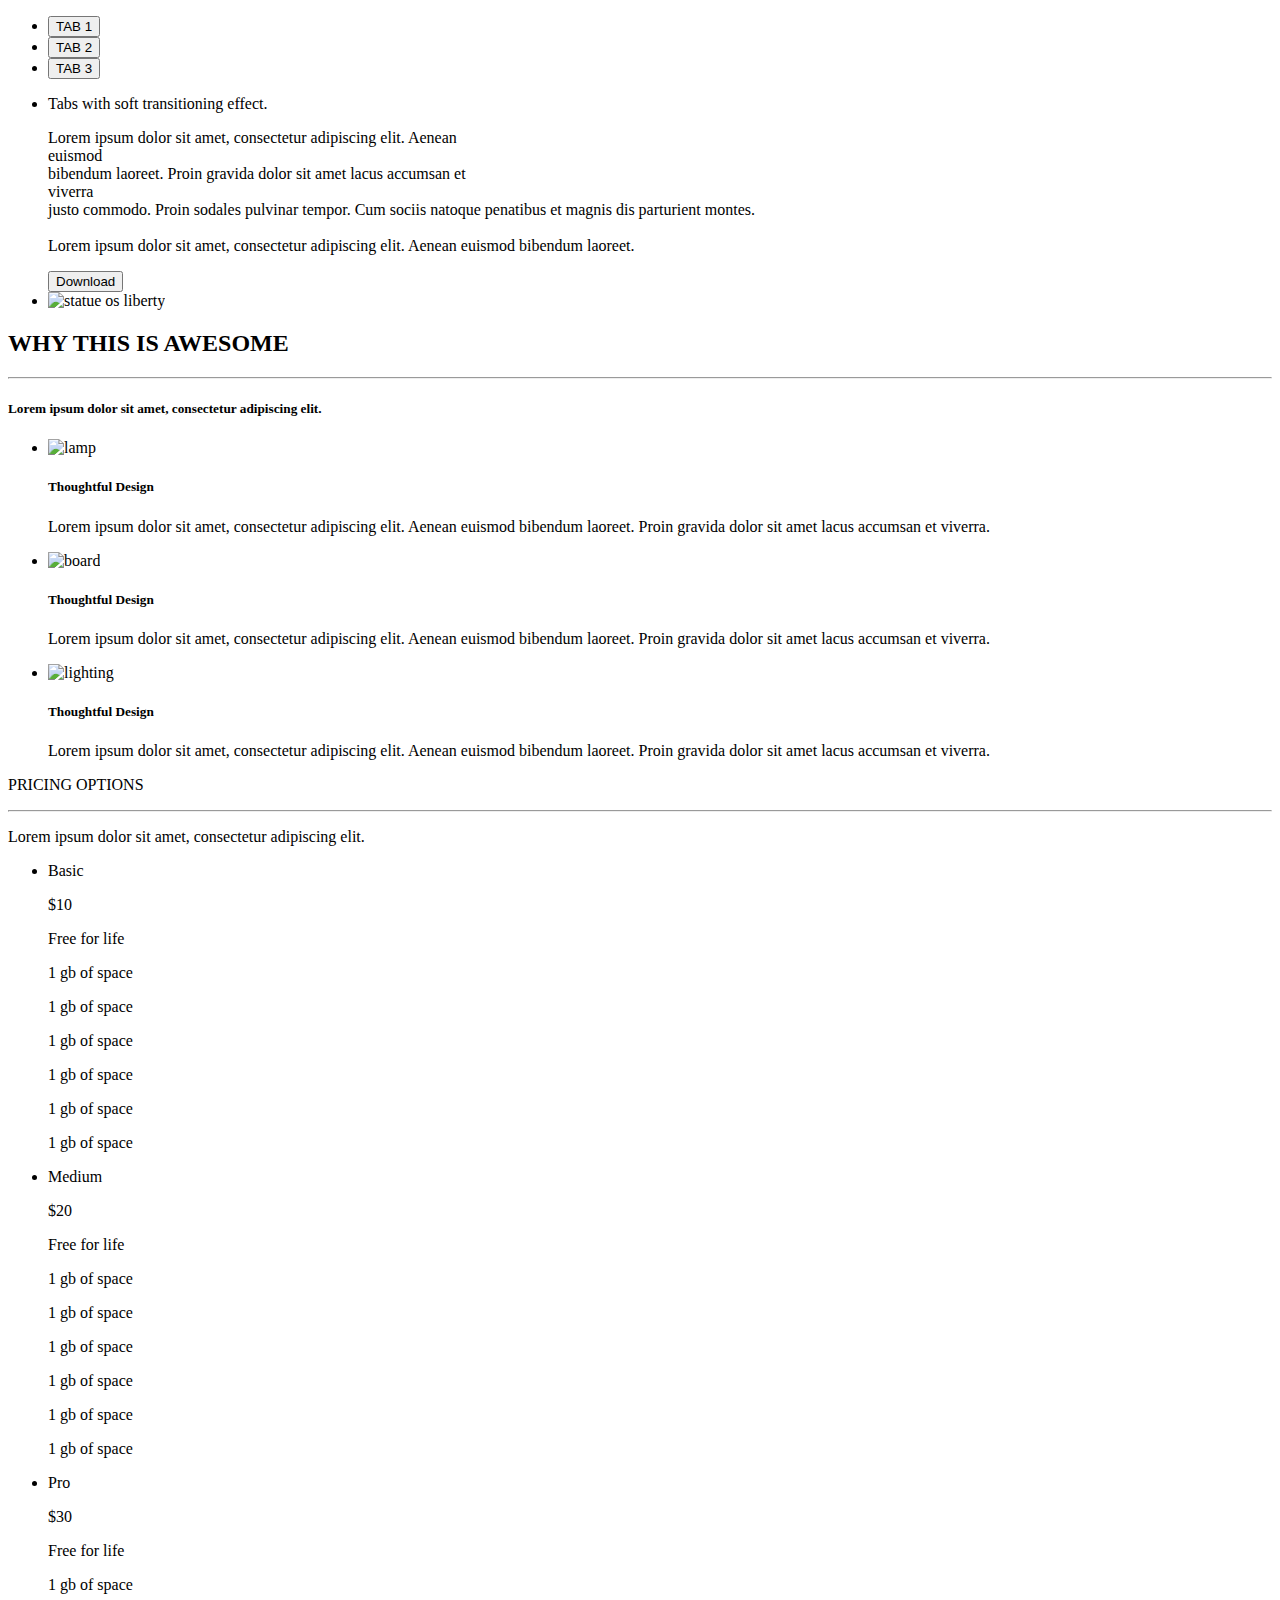
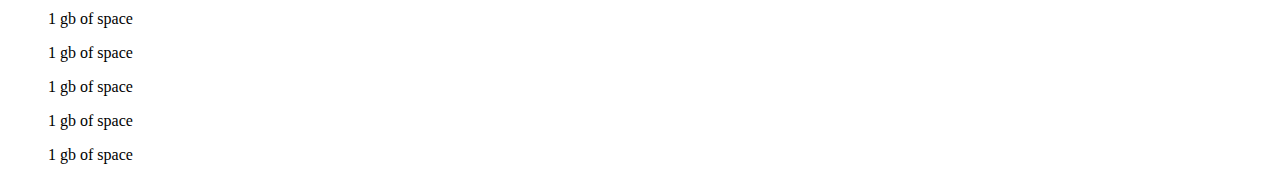
==== index.html @ 6c505cc3 "home work5" ====
<!DOCTYPE html>
<html lang="en">
<head>
    <meta charset="UTF-8">
    <title>Title</title>
    <link href="css/tabs-block.css"  rel="stylesheet" type="text/css">
    <link href="css/awesome-block.css"  rel="stylesheet" type="text/css">
    <link href="https://fonts.googleapis.com/css2?family=Open+Sans:wght@400;700&family=Raleway&display=swap" rel="stylesheet">
    <link rel="stylesheet" href="css/homework5.css" type="text/css">

</head>
<body>
<section>
    <ul class="tab">
        <li>
            <button class="tab__one tab__one--active">TAB 1</button>
        </li>
        <li>
            <button class="tab__one">TAB 2</button>
        </li>
        <li>
            <button class="tab__one">TAB 3</button>
        </li>
    </ul>
    <ul class="information">
        <li class="information__position">
            <p class="information__position--text">Tabs with soft transitioning effect.</p>
            <p class="information__position--text1">Lorem ipsum dolor sit amet, consectetur adipiscing elit. Aenean<br> euismod<br>
                bibendum laoreet. Proin gravida dolor sit amet lacus accumsan et<br>viverra<br>
                justo commodo. Proin sodales pulvinar tempor. Cum sociis natoque
                penatibus et magnis dis parturient montes.
                <br>
                <br>
                Lorem ipsum dolor sit amet, consectetur adipiscing elit. Aenean euismod
                bibendum laoreet.
            </p>
            <button class="information__position--download">Download</button>
        </li>
        <li>
            <img src="img/Rectangle 111.png" alt="statue os liberty">
        </li>
    </ul>
</section>
<section>
    <h2 class="title">WHY THIS IS AWESOME</h2>
    <hr>
    <h5 class="subtitle">Lorem ipsum dolor sit amet, consectetur adipiscing elit.</h5>
    <ul class="advantage">
        <li class="advantage__card">
            <img src="img/about_icon_1.png" alt="lamp">
            <h5 class="advantage__card--one">Thoughtful Design</h5>
            <p class="advantage__card--two">Lorem ipsum dolor sit amet, consectetur adipiscing
                elit. Aenean euismod bibendum laoreet. Proin gravida  dolor sit amet lacus accumsan et viverra.</p>
        </li> <li class="advantage__card">
        <img src="img/about_icon_2.png" alt="board">
        <h5 class="advantage__card--one">Thoughtful Design</h5>
        <p class="advantage__card--two">Lorem ipsum dolor sit amet, consectetur adipiscing
            elit. Aenean euismod bibendum laoreet. Proin gravida  dolor sit amet lacus accumsan et viverra.</p>
    </li> <li class="advantage__card">
        <img src="img/about_icon_3.png" alt="lighting">
        <h5 class="advantage__card--one">Thoughtful Design</h5>
        <p class="advantage__card--two">Lorem ipsum dolor sit amet, consectetur adipiscing
            elit. Aenean euismod bibendum laoreet. Proin gravida  dolor sit amet lacus accumsan et viverra.</p>
    </li>

    </ul>
</section>
<section class="price">
    <p class="options">PRICING OPTIONS</p>
    <hr>
    <p class="lorem">Lorem ipsum dolor sit amet, consectetur adipiscing elit.</p>
    <ul class="section">
        <li class="section__1">
            <p class="section__1--Basic">Basic</p>
            <p class="section__1--$10">$10</p>
            <p class="section__1--Free">Free for life</p>
            <p class="section__1--space">1 gb of space</p>
            <p class="section__1--space">1 gb of space</p>
            <p class="section__1--space">1 gb of space</p>
            <p class="section__1--space">1 gb of space</p>
            <p class="section__1--space">1 gb of space</p>
            <p class="section__1--space">1 gb of space</p>
        </li>
        <li class="section__1 section__middle">
            <p class="section__1--Basic">Medium</p>
            <p class="section__1--$10">$20</p>
            <p class="section__1--Free">Free for life</p>
            <p class="section__1--space">1 gb of space</p>
            <p class="section__1--space">1 gb of space</p>
            <p class="section__1--space">1 gb of space</p>
            <p class="section__1--space">1 gb of space</p>
            <p class="section__1--space">1 gb of space</p>
            <p class="section__1--space">1 gb of space</p>
        </li>
        <li class="section__1">
            <p class="section__1--Basic">Pro</p>
            <p class="section__1--$10">$30</p>
            <p class="section__1--Free">Free for life</p>
            <p class="section__1--space">1 gb of space</p>
            <p class="section__1--space">1 gb of space</p>
            <p class="section__1--space">1 gb of space</p>
            <p class="section__1--space">1 gb of space</p>
            <p class="section__1--space">1 gb of space</p>
            <p class="section__1--space">1 gb of space</p>
        </li>
    </ul>
</section>

</body>
</html>
</body>
</html>
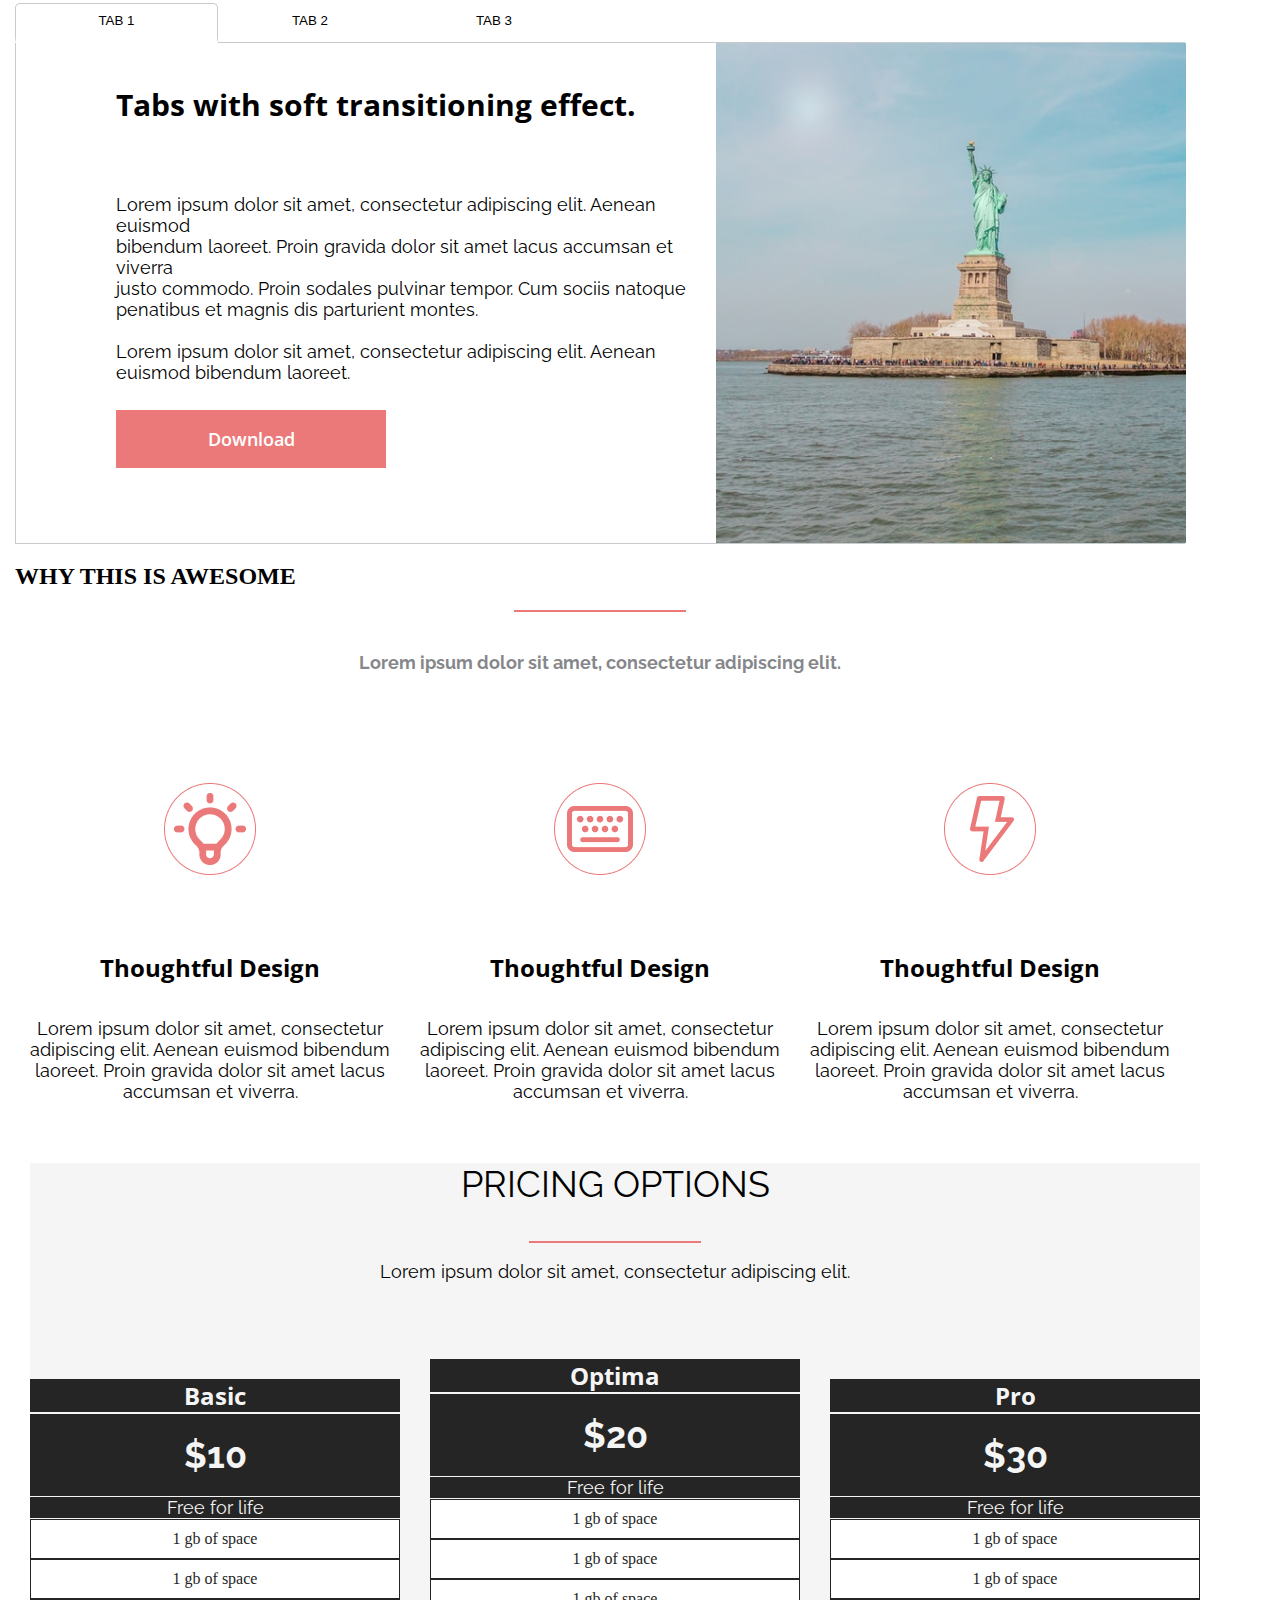
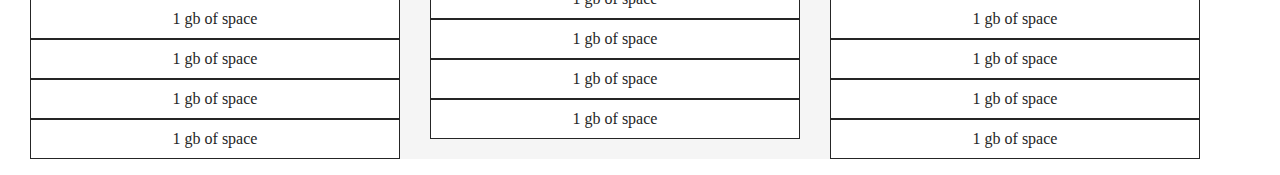
==== commit bfae08bf: "home work5" ====
--- a/index.html
+++ b/index.html
@@ -1,112 +1,109 @@
 <!DOCTYPE html>
 <html lang="en">
 <head>
-    <meta charset="UTF-8">
-    <title>Title</title>
-    <link href="css/tabs-block.css"  rel="stylesheet" type="text/css">
-    <link href="css/awesome-block.css"  rel="stylesheet" type="text/css">
-    <link href="https://fonts.googleapis.com/css2?family=Open+Sans:wght@400;700&family=Raleway&display=swap" rel="stylesheet">
-    <link rel="stylesheet" href="css/homework5.css" type="text/css">
+  <meta charset="UTF-8">
+  <title>Title</title>
+  <link href="css/tabs-block.css" rel="stylesheet" type="text/css">
+  <link href="css/awesome-block.css" rel="stylesheet" type="text/css">
+  <link href="css/homework5.css" rel="stylesheet" type="text/css">
+  <link href="https://fonts.googleapis.com/css2?family=Open+Sans:wght@400;700&family=Raleway&display=swap" rel="stylesheet">
 
 </head>
 <body>
 <section>
-    <ul class="tab">
-        <li>
-            <button class="tab__one tab__one--active">TAB 1</button>
-        </li>
-        <li>
-            <button class="tab__one">TAB 2</button>
-        </li>
-        <li>
-            <button class="tab__one">TAB 3</button>
-        </li>
-    </ul>
-    <ul class="information">
-        <li class="information__position">
-            <p class="information__position--text">Tabs with soft transitioning effect.</p>
-            <p class="information__position--text1">Lorem ipsum dolor sit amet, consectetur adipiscing elit. Aenean<br> euismod<br>
-                bibendum laoreet. Proin gravida dolor sit amet lacus accumsan et<br>viverra<br>
-                justo commodo. Proin sodales pulvinar tempor. Cum sociis natoque
-                penatibus et magnis dis parturient montes.
-                <br>
-                <br>
-                Lorem ipsum dolor sit amet, consectetur adipiscing elit. Aenean euismod
-                bibendum laoreet.
-            </p>
-            <button class="information__position--download">Download</button>
-        </li>
-        <li>
-            <img src="img/Rectangle 111.png" alt="statue os liberty">
-        </li>
-    </ul>
+  <ul class="tab">
+    <li>
+    <button class="tab__one tab__one--active">TAB 1</button>
+    </li>
+    <li>
+      <button class="tab__one">TAB 2</button>
+    </li>
+    <li>
+      <button class="tab__one">TAB 3</button>
+    </li>
+  </ul>
+  <ul class="information">
+    <li class="information__position">
+      <p class="information__position--text">Tabs with soft transitioning effect.</p>
+      <p class="information__position--text1">Lorem ipsum dolor sit amet, consectetur adipiscing elit. Aenean<br> euismod<br>
+        bibendum laoreet. Proin gravida dolor sit amet lacus accumsan et<br>viverra<br>
+        justo commodo. Proin sodales pulvinar tempor. Cum sociis natoque
+        penatibus et magnis dis parturient montes.
+        <br>
+        <br>
+        Lorem ipsum dolor sit amet, consectetur adipiscing elit. Aenean euismod
+        bibendum laoreet.
+      </p>
+      <button class="information__position--download">Download</button>
+    </li>
+    <li>
+      <img src="img/Rectangle%20111.png" alt="statue os liberty">
+    </li>
+  </ul>
 </section>
 <section>
-    <h2 class="title">WHY THIS IS AWESOME</h2>
-    <hr>
-    <h5 class="subtitle">Lorem ipsum dolor sit amet, consectetur adipiscing elit.</h5>
-    <ul class="advantage">
-        <li class="advantage__card">
-            <img src="img/about_icon_1.png" alt="lamp">
-            <h5 class="advantage__card--one">Thoughtful Design</h5>
-            <p class="advantage__card--two">Lorem ipsum dolor sit amet, consectetur adipiscing
-                elit. Aenean euismod bibendum laoreet. Proin gravida  dolor sit amet lacus accumsan et viverra.</p>
-        </li> <li class="advantage__card">
-        <img src="img/about_icon_2.png" alt="board">
-        <h5 class="advantage__card--one">Thoughtful Design</h5>
-        <p class="advantage__card--two">Lorem ipsum dolor sit amet, consectetur adipiscing
-            elit. Aenean euismod bibendum laoreet. Proin gravida  dolor sit amet lacus accumsan et viverra.</p>
+  <h2 class="title">WHY THIS IS AWESOME</h2>
+  <hr>
+  <h5 class="subtitle">Lorem ipsum dolor sit amet, consectetur adipiscing elit.</h5>
+  <ul class="advantage">
+    <li class="advantage__card">
+      <img src="img/about_icon_1.png" alt="lamp">
+      <h5 class="advantage__card--one">Thoughtful Design</h5>
+      <p class="advantage__card--two">Lorem ipsum dolor sit amet, consectetur adipiscing
+        elit. Aenean euismod bibendum laoreet. Proin gravida  dolor sit amet lacus accumsan et viverra.</p>
     </li> <li class="advantage__card">
-        <img src="img/about_icon_3.png" alt="lighting">
-        <h5 class="advantage__card--one">Thoughtful Design</h5>
-        <p class="advantage__card--two">Lorem ipsum dolor sit amet, consectetur adipiscing
-            elit. Aenean euismod bibendum laoreet. Proin gravida  dolor sit amet lacus accumsan et viverra.</p>
-    </li>
+    <img src="img/about_icon_2.png" alt="board">
+    <h5 class="advantage__card--one">Thoughtful Design</h5>
+    <p class="advantage__card--two">Lorem ipsum dolor sit amet, consectetur adipiscing
+      elit. Aenean euismod bibendum laoreet. Proin gravida  dolor sit amet lacus accumsan et viverra.</p>
+  </li> <li class="advantage__card">
+    <img src="img/about_icon_3.png" alt="lighting">
+    <h5 class="advantage__card--one">Thoughtful Design</h5>
+    <p class="advantage__card--two">Lorem ipsum dolor sit amet, consectetur adipiscing
+      elit. Aenean euismod bibendum laoreet. Proin gravida  dolor sit amet lacus accumsan et viverra.</p>
+  </li>
 
-    </ul>
-</section>
-<section class="price">
+  </ul>
+  <section class="price">
     <p class="options">PRICING OPTIONS</p>
     <hr>
     <p class="lorem">Lorem ipsum dolor sit amet, consectetur adipiscing elit.</p>
     <ul class="section">
-        <li class="section__1">
-            <p class="section__1--Basic">Basic</p>
-            <p class="section__1--$10">$10</p>
-            <p class="section__1--Free">Free for life</p>
-            <p class="section__1--space">1 gb of space</p>
-            <p class="section__1--space">1 gb of space</p>
-            <p class="section__1--space">1 gb of space</p>
-            <p class="section__1--space">1 gb of space</p>
-            <p class="section__1--space">1 gb of space</p>
-            <p class="section__1--space">1 gb of space</p>
-        </li>
-        <li class="section__1 section__middle">
-            <p class="section__1--Basic">Medium</p>
-            <p class="section__1--$10">$20</p>
-            <p class="section__1--Free">Free for life</p>
-            <p class="section__1--space">1 gb of space</p>
-            <p class="section__1--space">1 gb of space</p>
-            <p class="section__1--space">1 gb of space</p>
-            <p class="section__1--space">1 gb of space</p>
-            <p class="section__1--space">1 gb of space</p>
-            <p class="section__1--space">1 gb of space</p>
-        </li>
-        <li class="section__1">
-            <p class="section__1--Basic">Pro</p>
-            <p class="section__1--$10">$30</p>
-            <p class="section__1--Free">Free for life</p>
-            <p class="section__1--space">1 gb of space</p>
-            <p class="section__1--space">1 gb of space</p>
-            <p class="section__1--space">1 gb of space</p>
-            <p class="section__1--space">1 gb of space</p>
-            <p class="section__1--space">1 gb of space</p>
-            <p class="section__1--space">1 gb of space</p>
-        </li>
-    </ul>
+      <li class="section__1">
+        <p class="section__1--Basic">Basic</p>
+        <p class="section__1--$10">$10</p>
+        <p class="section__1--Free">Free for life</p>
+        <p class="section__1--space">1 gb of space</p>
+        <p class="section__1--space">1 gb of space</p>
+        <p class="section__1--space">1 gb of space</p>
+        <p class="section__1--space">1 gb of space</p>
+        <p class="section__1--space">1 gb of space</p>
+        <p class="section__1--space">1 gb of space</p>
+      </li>
+      <li class="section__1 section__middle">
+        <p class="section__1--Basic">Optima</p>
+        <p class="section__1--$10">$20</p>
+        <p class="section__1--Free">Free for life</p>
+        <p class="section__1--space">1 gb of space</p>
+        <p class="section__1--space">1 gb of space</p>
+        <p class="section__1--space">1 gb of space</p>
+        <p class="section__1--space">1 gb of space</p>
+        <p class="section__1--space">1 gb of space</p>
+        <p class="section__1--space">1 gb of space</p>
+      </li>
+      <li class="section__1">
+        <p class="section__1--Basic">Pro</p>
+        <p class="section__1--$10">$30</p>
+        <p class="section__1--Free">Free for life</p>
+        <p class="section__1--space">1 gb of space</p>
+        <p class="section__1--space">1 gb of space</p>
+        <p class="section__1--space">1 gb of space</p>
+        <p class="section__1--space">1 gb of space</p>
+        <p class="section__1--space">1 gb of space</p>
+        <p class="section__1--space">1 gb of space</p>
+      </li>
+</ul>
 </section>
-
-</body>
-</html>
+</section>
 </body>
 </html>--- a/css/tabs-block.css
+++ b/css/tabs-block.css
@@ -0,0 +1,71 @@
+body {
+    max-width: 1170px;
+    margin: 0 15px;
+}
+.information{
+    display: flex;
+    height: 500px;
+    margin: 0;
+    padding: 0;
+    list-style: none;
+    border: 1px solid #C6CBCD;
+}
+.information__position
+{
+    width: 700px;make
+    margin: 0;
+}
+.information__position--text{
+    width: 570px;
+    height: 124px;
+    margin: 0 30px 0 100px;
+    line-height: 124px;
+    font-family: "Open Sans";
+    font-weight: 700;
+    font-size: 30px;
+}
+.information__position--text1{
+    width: 570px;
+    margin: 27px 30px 0 100px;
+    font-family: Raleway;
+    font-size: 18px;
+    font-weight: 400;
+}
+.information__position--download{
+    width: 270px;
+    height: 58px;
+    margin: 27px 0 0 100px;
+    font-family: "Open Sans";
+    font-weight: 600;
+    font-size: 18px;
+    color: white;
+    background: #EC7979;
+    border: #EC7979;
+    margin-top: 27px;
+}
+.tab{
+    display: flex;
+    margin: 0;
+    padding: 0;
+    list-style: none;
+    font-size: 14px;
+    font-family: "Open Sans";
+    font-weight: 400;
+    text-align: center;
+    line-height: 40px;
+}
+.tab__one{
+    width: 184px;
+    height: 40px;
+    border: white;
+    background-color: white;
+
+}
+.tab__one--active{
+    width: 203px;
+    height: 40px;
+    border: 1px solid #C6CBCD;
+    margin-bottom: -1px;
+    border-radius: 5px 5px 0 0;
+    border-bottom: 5px solid white;
+}--- a/css/awesome-block.css
+++ b/css/awesome-block.css
@@ -0,0 +1,55 @@
+title{
+    width: 1170px;
+    height: 150px;
+    margin: 50px 0 0 0;
+    font-family: Raleway;
+    font-weight: 400;
+    line-height: 150px;
+    text-align: center;
+    font-size: 36px;
+}
+hr{
+    width: 170px;
+    border: 1px solid#EC7979;
+}
+.subtitle{
+    width: 1170px;
+    height: 21px;
+    font-family: Raleway;
+    font-size: 18px;
+    text-align: center;
+    margin: 40px 0 auto;
+    line-height: 21px;
+    color: #86878B
+}
+.advantage{
+    margin: 71px auto 0;
+    display: flex;
+    height: 383px;
+    list-style: none;
+    padding: 0;
+}
+.advantage__card{
+    width: 370px;
+    text-align: center;
+    margin: 0 auto;
+    font-family: Raleway;
+    font-size: 18px;
+    font-weight: 400;
+}
+
+.advantage__card--one{
+    width: 369px;
+    margin:  0 auto;
+    text-align: center;
+    font-family: "Open Sans";
+    font-size: 24px;
+    font-weight: 700;
+    line-height: 100px;
+}
+.advantage__card--two{
+    width: 370px;
+    margin: 0;
+    font-family: Raleway;
+    font-weight: 400;
+}--- a/css/homework5.css
+++ b/css/homework5.css
@@ -0,0 +1,70 @@
+.price{
+    width: 1170px;
+    background-color: #F5F5F5;
+    margin: 0 15px;
+}
+.options{
+    font-family: Raleway;
+    font-size: 36px;
+    font-weight: 400;
+    text-align: center;
+
+}
+hr{
+    width: 170px;
+    border: 1px solid#EC7979;
+    margin: 0 auto;
+}
+.lorem{
+    font-family: Raleway;
+    font-size: 18px;
+    font-weight: 400;
+    text-align: center;
+}
+.section{
+    padding: 0;
+    list-style: none;
+    text-align: center;
+    display: flex;
+    justify-content: space-between;
+}
+.section__1{
+    width: 370px;
+    color: #F5F5F5;
+    margin-top: 79px;
+}
+.section__1--Basic{
+    font-family: Open Sans;
+    font-size: 24px;
+    font-weight: 700;
+    background-color: #252525;
+    margin: 0;
+
+}
+.section__1--\$10{
+    font-family: Raleway;
+    font-size: 36px;
+    font-weight: 700;
+    background-color: #252525;
+    margin-top: 2px;
+    padding: 20px 0;
+    margin-bottom: 1px;
+
+}
+.section__1--Free{
+    font-family: Raleway;
+    font-size: 18px;
+    font-weight: 400;
+    background-color: #252525;
+    margin: 1px auto;
+}
+.section__1--space{
+    background-color: #FFFFFF;
+    color: #252525;
+    border:1px solid #252525;
+    margin:0;
+    padding: 10px 0;
+}
+.section__middle{
+    margin-top: 59px;
+}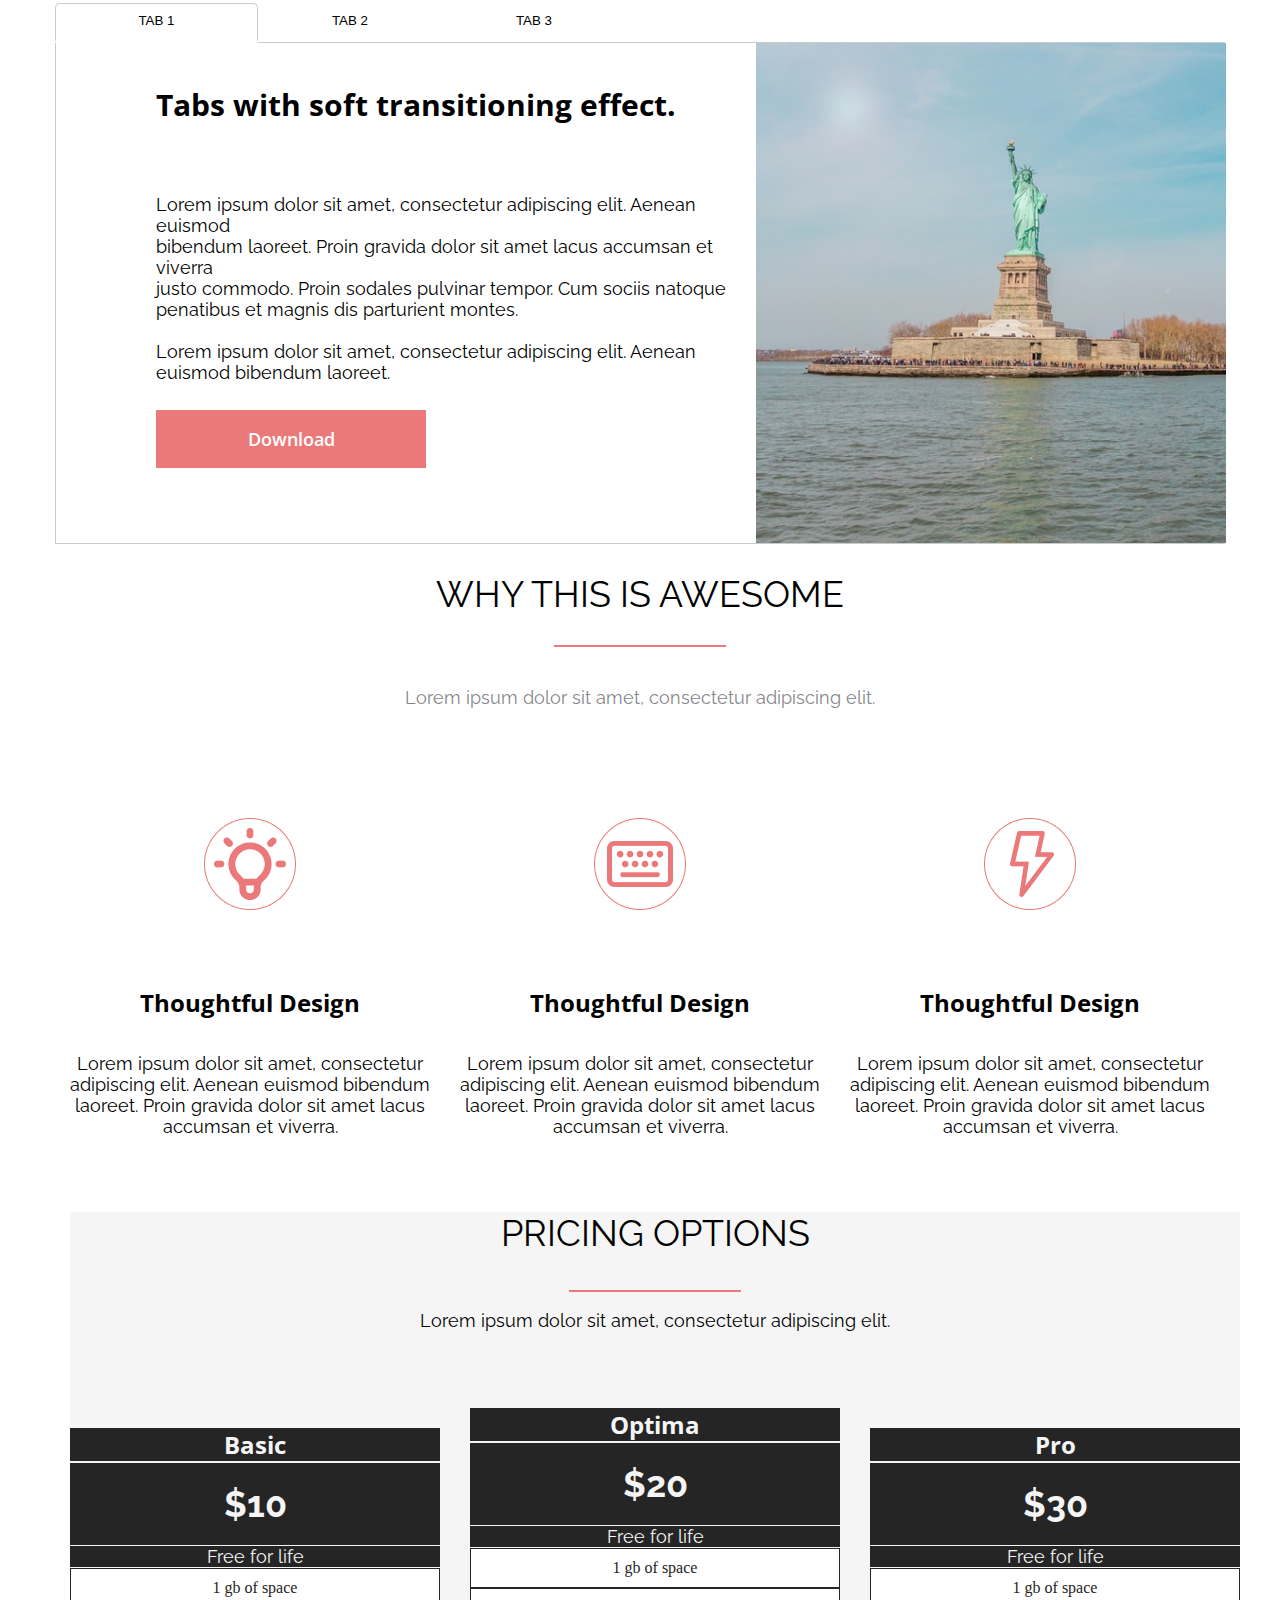
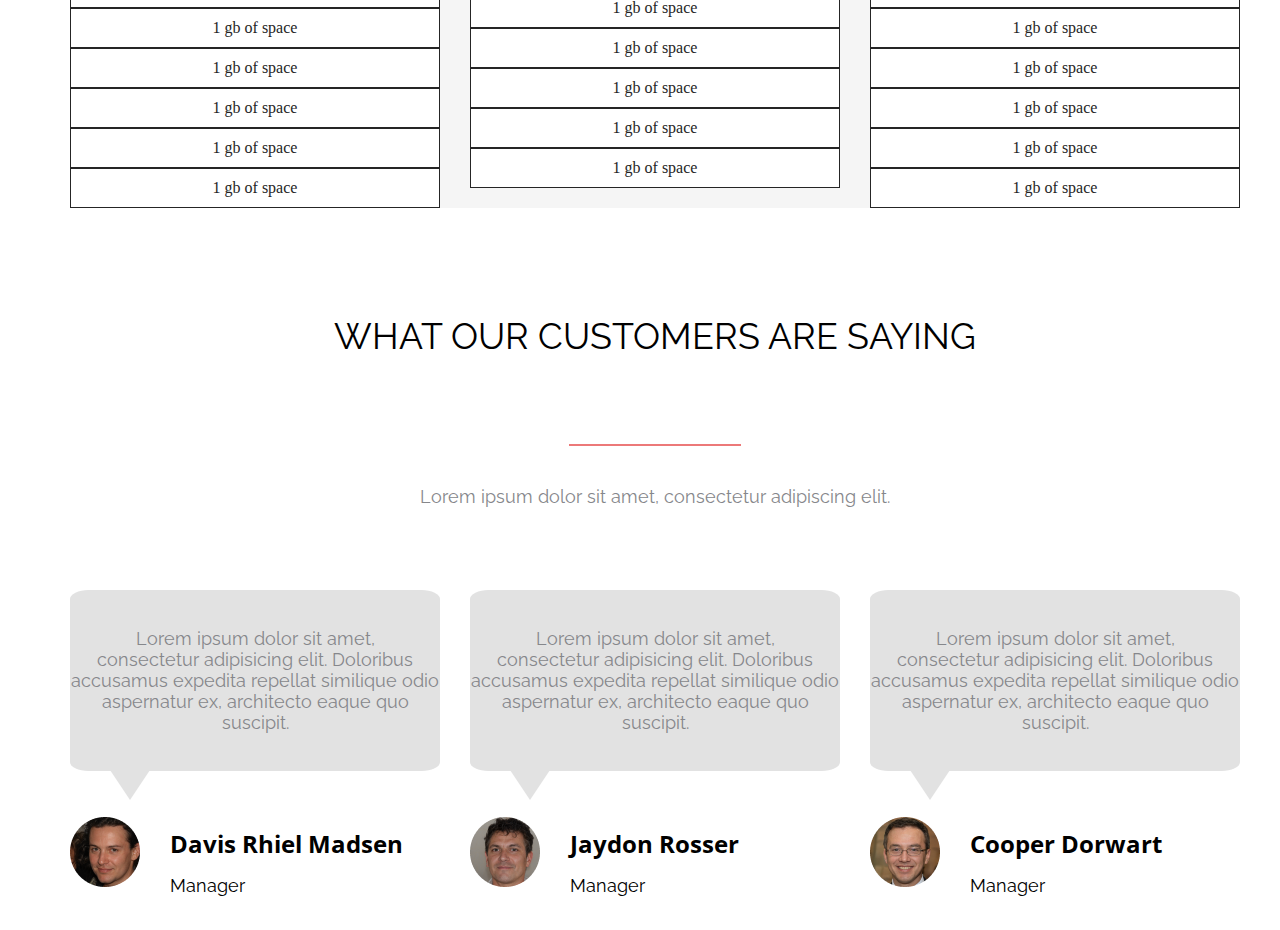
==== commit 79c88da0: "home work6" ====
--- a/index.html
+++ b/index.html
@@ -5,7 +5,8 @@
   <title>Title</title>
   <link href="css/tabs-block.css" rel="stylesheet" type="text/css">
   <link href="css/awesome-block.css" rel="stylesheet" type="text/css">
-  <link href="css/homework5.css" rel="stylesheet" type="text/css">
+  <link href="css/price.css" rel="stylesheet" type="text/css">
+  <link href="css/customers.css" rel="stylesheet" type="text/css">
   <link href="https://fonts.googleapis.com/css2?family=Open+Sans:wght@400;700&family=Raleway&display=swap" rel="stylesheet">
 
 </head>
@@ -42,7 +43,7 @@
   </ul>
 </section>
 <section>
-  <h2 class="title">WHY THIS IS AWESOME</h2>
+  <h2 class="header">WHY THIS IS AWESOME</h2>
   <hr>
   <h5 class="subtitle">Lorem ipsum dolor sit amet, consectetur adipiscing elit.</h5>
   <ul class="advantage">
@@ -64,7 +65,8 @@
   </li>
 
   </ul>
-  <section class="price">
+</section>
+<section class="price">
     <p class="options">PRICING OPTIONS</p>
     <hr>
     <p class="lorem">Lorem ipsum dolor sit amet, consectetur adipiscing elit.</p>
@@ -104,6 +106,52 @@
       </li>
 </ul>
 </section>
+<section class="customers">
+  <h2 class="title">what our customers are saying</h2> <hr>
+  <p class="subtitle">Lorem ipsum dolor sit amet, consectetur adipiscing elit.</p>
+  <ul class="comments">
+    <li class="comment">Lorem ipsum dolor sit amet,<br>
+      consectetur adipisicing elit. Doloribus
+      accusamus expedita repellat similique
+      odio aspernatur ex, architecto eaque
+      quo suscipit.</li>
+    <li class="comment">Lorem ipsum dolor sit amet,<br>
+      consectetur adipisicing elit. Doloribus
+      accusamus expedita repellat similique
+      odio aspernatur ex, architecto eaque
+      quo suscipit.</li>
+    <li class="comment">Lorem ipsum dolor sit amet,<br>
+      consectetur adipisicing elit. Doloribus
+      accusamus expedita repellat similique
+      odio aspernatur ex, architecto eaque
+      quo suscipit.</li>
+  </ul>
+  <ul class="managers ">
+    <ul class="manager">
+      <li class="manager__img">
+      <img src="img/Ellipse 7.png">
+    </li>
+    <li class="manager__name">
+      <h4 class="manager__name--1">Davis Rhiel Madsen</h4>
+      <p class="manager__name--2">Manager</p>
+      </ul>
+    <ul class="manager">
+
+      </li>  <li class="manager__img">
+      <img src="img/Ellipse 7 (1).png">
+    </li>
+      <li class="manager__name">
+        <h4 class="manager__name--1">Jaydon Rosser</h4>
+        <p class="manager__name--2">Manager</p></ul>
+    <ul class="manager"></li>    <li class="manager__img">
+      <img src="img/Ellipse 7 (2).png">
+    </li>
+    <li class="manager__name">
+      <h4 class="manager__name--1">Cooper Dorwart</h4>
+      <p class="manager__name--2">Manager</p>
+    </li></ul>
+  </ul>
+
 </section>
 </body>
 </html>--- a/css/tabs-block.css
+++ b/css/tabs-block.css
@@ -1,6 +1,6 @@
 body {
     max-width: 1170px;
-    margin: 0 15px;
+    margin: 0 auto;
 }
 .information{
     display: flex;
--- a/css/awesome-block.css
+++ b/css/awesome-block.css
@@ -1,12 +1,9 @@
-title{
-    width: 1170px;
-    height: 150px;
-    margin: 50px 0 0 0;
+.header{
     font-family: Raleway;
     font-weight: 400;
-    line-height: 150px;
     text-align: center;
     font-size: 36px;
+    text-align: center;
 }
 hr{
     width: 170px;
--- a/css/price.css
+++ b/css/price.css
@@ -0,0 +1,71 @@
+.price{
+    width: 1170px;
+    background-color: #F5F5F5;
+    margin: 0 15px;
+}
+.options{
+    font-family: Raleway;
+    font-size: 36px;
+    font-weight: 400;
+    text-align: center;
+    margin-top: 50px;
+
+}
+hr{
+    width: 170px;
+    border: 1px solid#EC7979;
+    margin: 0 auto;
+}
+.lorem{
+    font-family: Raleway;
+    font-size: 18px;
+    font-weight: 400;
+    text-align: center;
+}
+.section{
+    padding: 0;
+    list-style: none;
+    text-align: center;
+    display: flex;
+    justify-content: space-between;
+}
+.section__1{
+    width: 370px;
+    color: #F5F5F5;
+    margin-top: 79px;
+}
+.section__1--Basic{
+    font-family: Open Sans;
+    font-size: 24px;
+    font-weight: 700;
+    background-color: #252525;
+    margin: 0;
+
+}
+.section__1--\$10{
+    font-family: Raleway;
+    font-size: 36px;
+    font-weight: 700;
+    background-color: #252525;
+    margin-top: 2px;
+    padding: 20px 0;
+    margin-bottom: 1px;
+
+}
+.section__1--Free{
+    font-family: Raleway;
+    font-size: 18px;
+    font-weight: 400;
+    background-color: #252525;
+    margin: 1px auto;
+}
+.section__1--space{
+    background-color: #FFFFFF;
+    color: #252525;
+    border:1px solid #252525;
+    margin:0;
+    padding: 10px 0;
+}
+.section__middle{
+    margin-top: 59px;
+}--- a/css/customers.css
+++ b/css/customers.css
@@ -0,0 +1,106 @@
+.customers{
+    width: 1170px;
+    margin: 0 15px;
+    text-align: center;
+}
+.title{
+    text-transform: uppercase;
+    font-size: 36px;
+    padding: 57px;
+    margin-top: 50px;
+    font-weight: 400;
+    font-family: Raleway;
+}
+.subtitle{
+    font-family: Raleway;
+    font-size: 18px;
+    font-weight: 400;
+    text-align: center;
+    margin-top: 40px;
+
+}
+.comments{
+    display: flex;
+    justify-content: space-between;
+    list-style: none;
+    margin-top: 83px;
+    padding-left: 0;
+    position: relative;
+    margin-bottom: 0;
+
+
+
+
+}
+.comment{
+    width: 370px;
+    background-color: #E2E2E2;
+    padding: 38px 0;
+    font-family: Raleway;
+    font-size: 18px;
+    font-weight: 400;
+    text-align: center;
+    color: #86878B;
+    line-height: 21px;
+    border-radius: 5%;
+    position: relative;
+    margin: 0 0;
+
+}
+
+.comment::after{
+    content: "";
+    position: absolute;
+    width: 0;
+    height: 0;
+    border-left: 20px solid transparent;
+    border-right: 20px solid transparent;
+    border-top: 30px solid #E2E2E2;
+    top:180px;
+    right: 290px;
+
+
+}
+.managers{
+    display: flex;
+    justify-content: space-between;
+    list-style: none;
+    margin-top: 46px;
+    padding: 0 0;
+    max-width: 1170px;
+}
+
+.manager{
+    width: 370px;
+    display: flex;
+    list-style: none;
+    padding: 0 0;
+
+}
+
+.manager__name{
+    text-align: start;
+
+}
+.manager__img{
+    margin-right: 30px;
+}
+.manager__name--1{
+    font-family: Open Sans;
+    font-size: 24px;
+    font-weight: 700;
+    line-height: 33px;
+    text-align: left;
+    margin: 10px 0;
+
+}
+.manager__name--2{
+    font-family: Raleway;
+    font-size: 18px;
+    font-weight: 400;
+    line-height: 21px;
+    text-align: left;
+    margin-top: 15px;
+
+
+}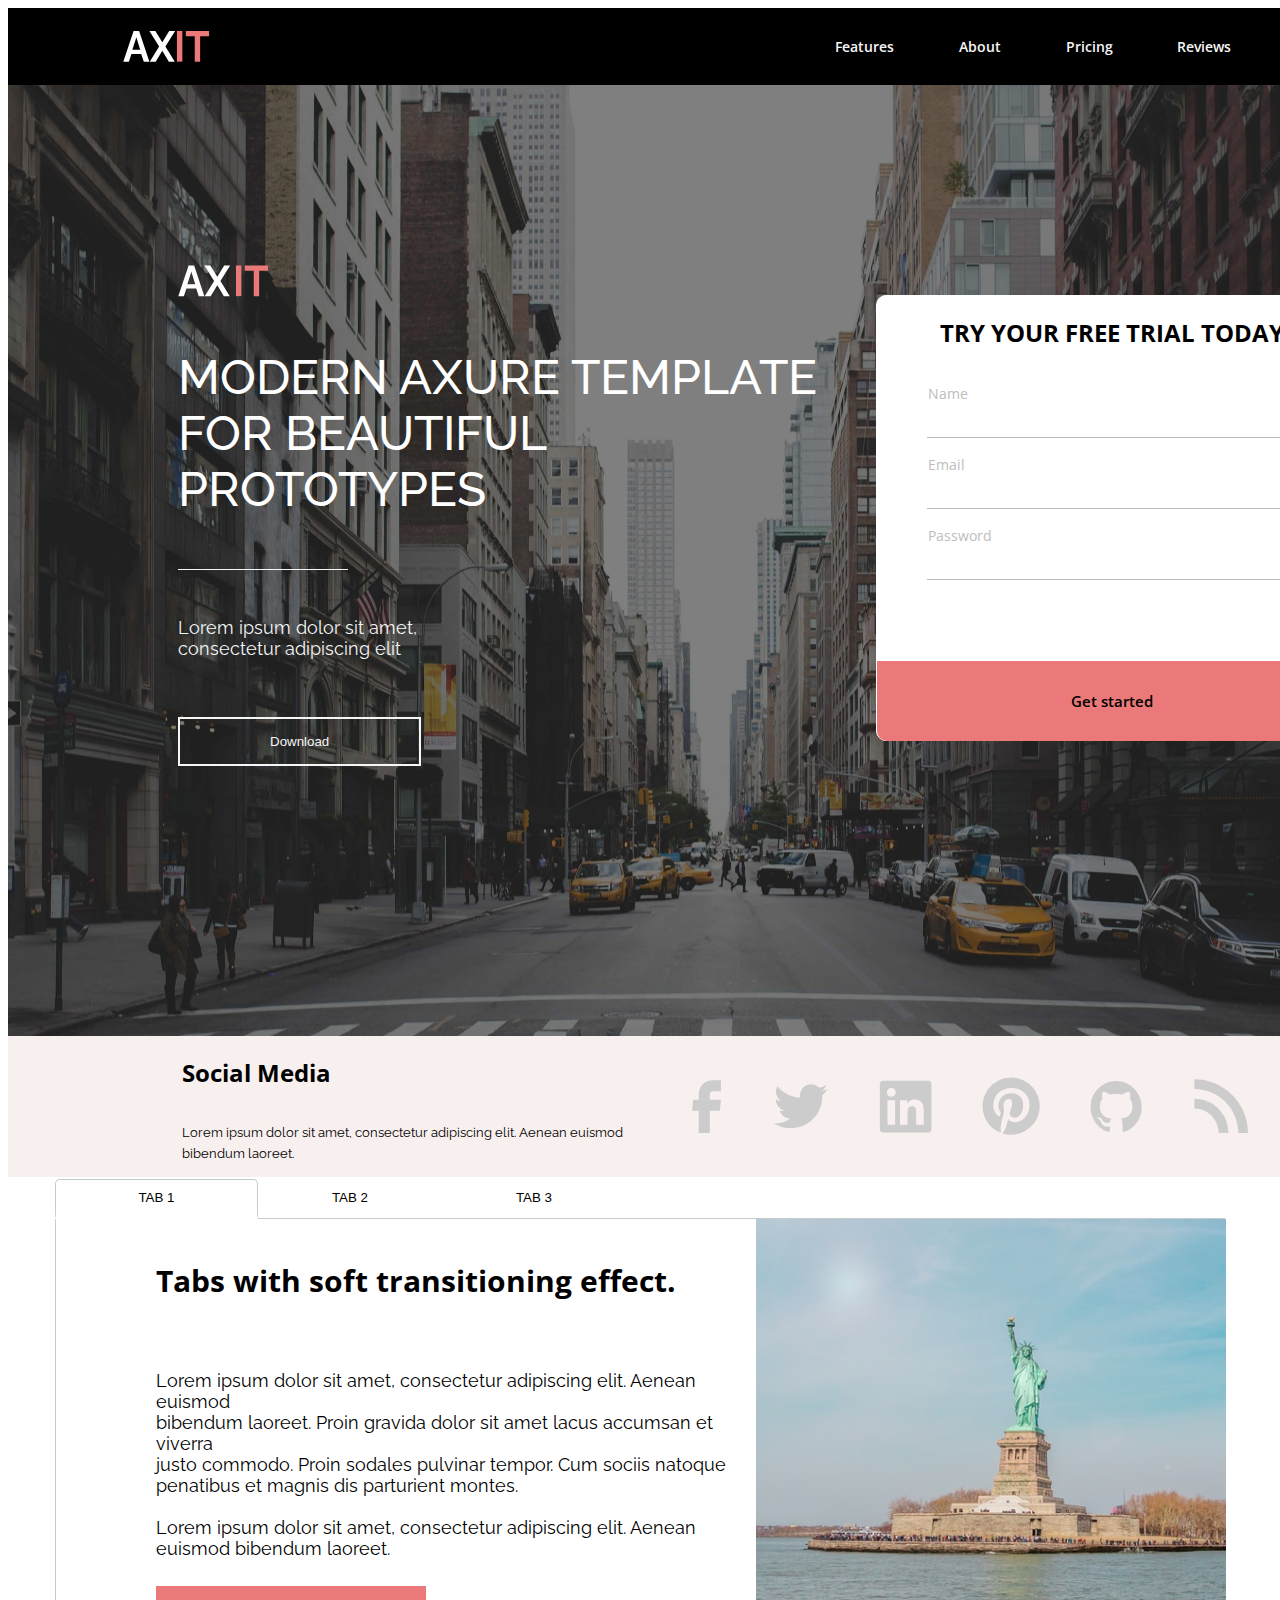
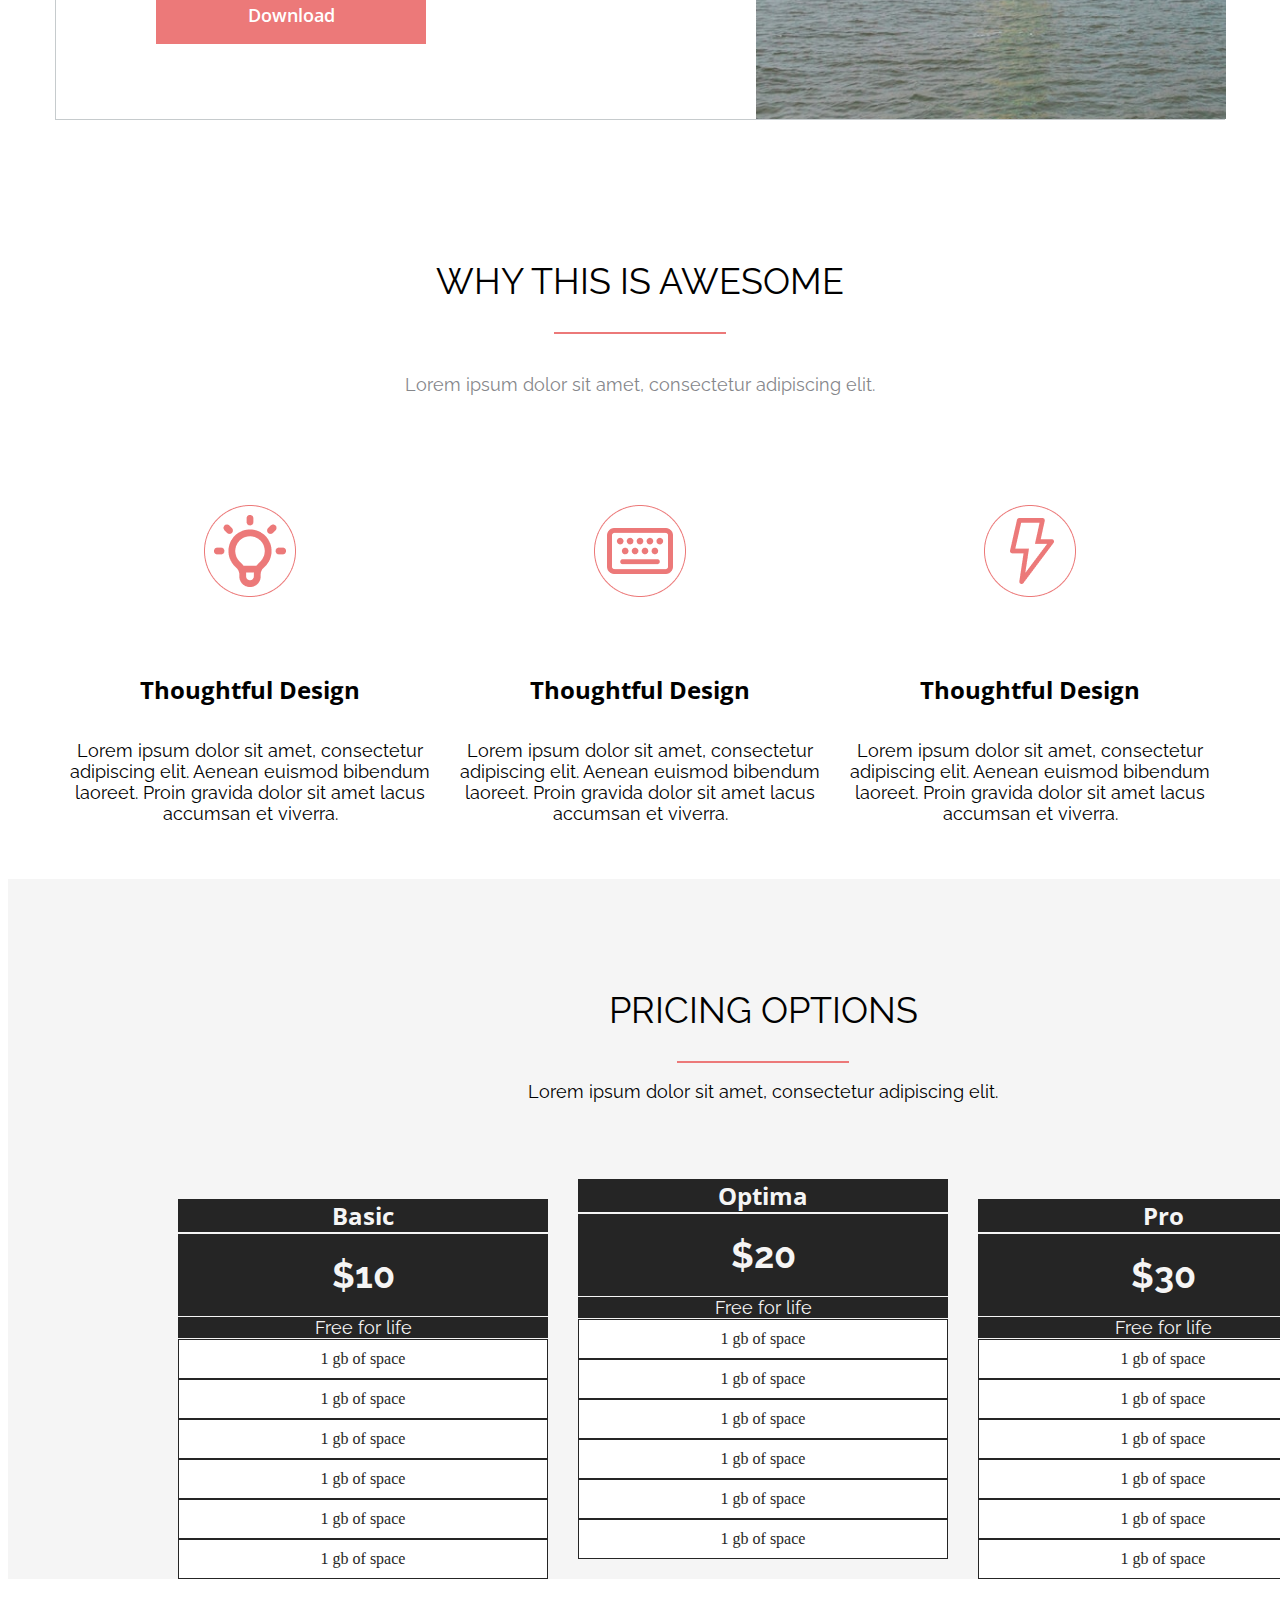
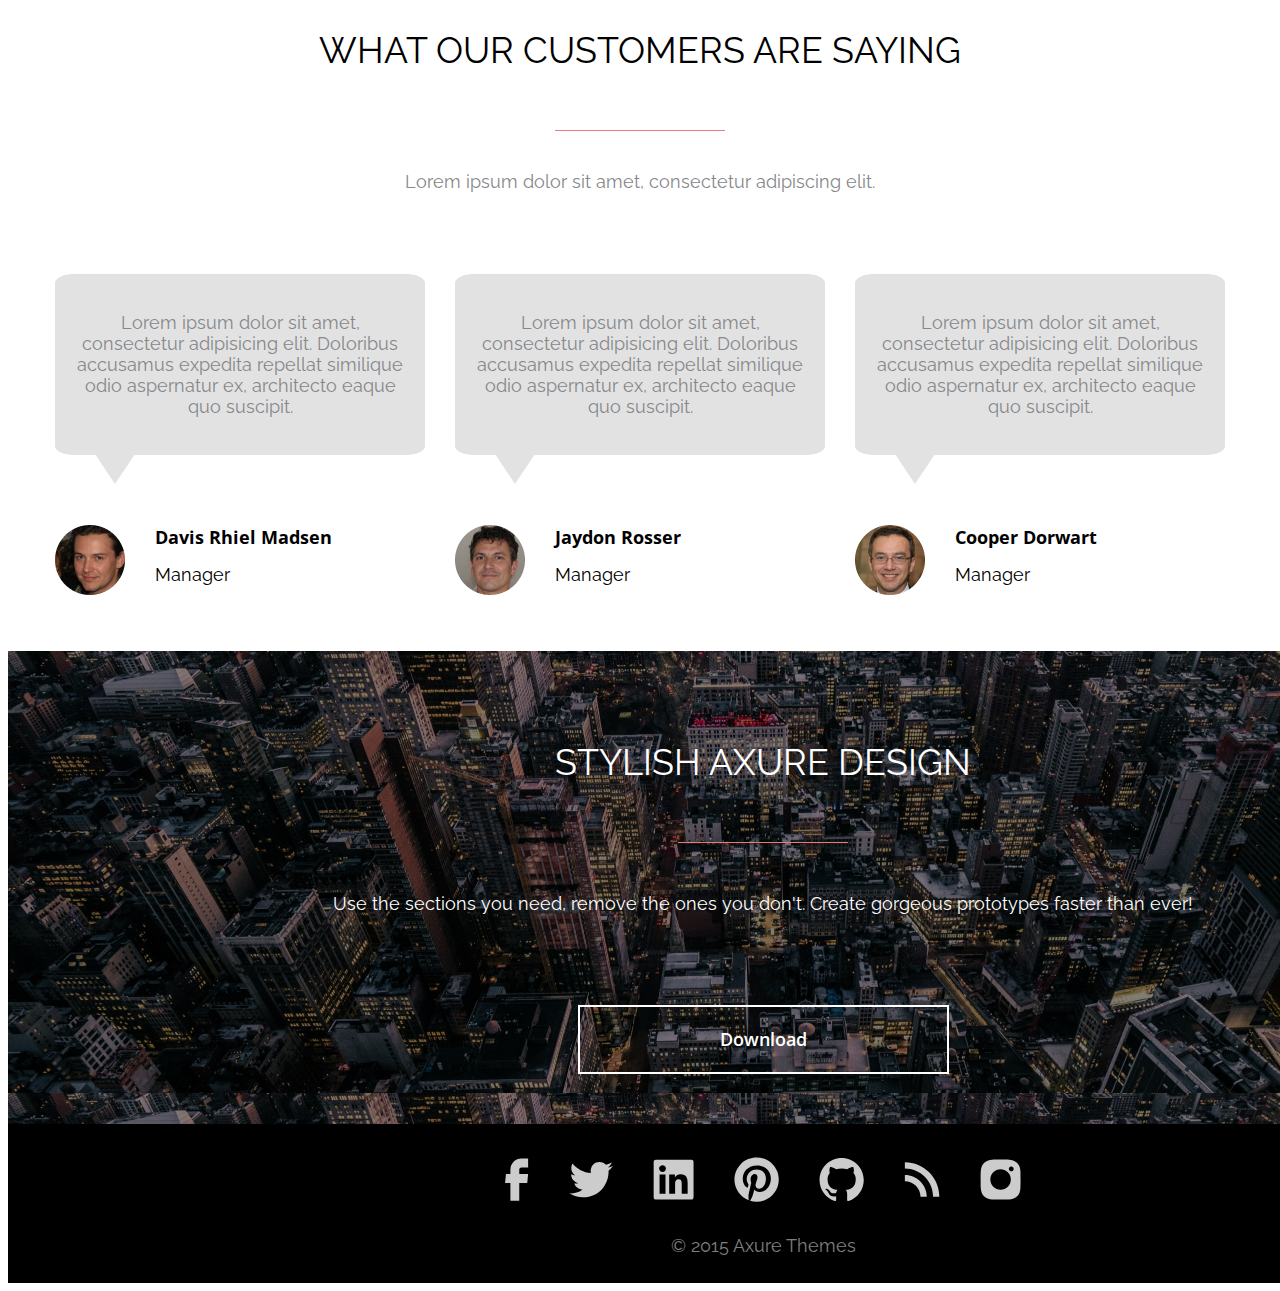
==== commit 184d1f8a: "home work7" ====
--- a/index.html
+++ b/index.html
@@ -3,15 +3,65 @@
 <head>
   <meta charset="UTF-8">
   <title>Title</title>
-  <link href="css/tabs-block.css" rel="stylesheet" type="text/css">
-  <link href="css/awesome-block.css" rel="stylesheet" type="text/css">
-  <link href="css/price.css" rel="stylesheet" type="text/css">
-  <link href="css/customers.css" rel="stylesheet" type="text/css">
+  <link rel="stylesheet" type="text/css" href="css/main.css">
+
   <link href="https://fonts.googleapis.com/css2?family=Open+Sans:wght@400;700&family=Raleway&display=swap" rel="stylesheet">
 
 </head>
 <body>
-<section>
+<header class="header">
+<div class="container-header">
+  <img class="logo" src="img/AXIT.svg" alt="logo">
+  <img class="logo" src="img/AXIT%20(1).svg" alt="logo">
+
+  <ul class="allblock">
+   <li>Features</li>
+    <li>About</li>
+    <li>Pricing</li>
+    <li>Reviews</li>
+    <li>Contact</li>
+  </ul>
+</div>
+</header>
+<section class="axit">
+ <div class="axit-block">
+  <img class="axit-logo" src="img/AXIT.svg" alt="logo">
+  <img class="axit-logo" src="img/AXIT%20(1).svg" alt="logo">
+<p class="modern">MODERN AXURE TEMPLATE FOR BEAUTIFUL PROTOTYPES</p>
+   <p class="submodern">Lorem ipsum dolor sit amet, consectetur adipiscing elit</p>
+   <button class="axit-download">Download</button>
+
+ </div>
+  <div class="free">
+    <h2 class="free-head">Try Your FREE Trial Today</h2>
+    <p class="free-data">Name</p><input class="free-section" type="text">
+    <p class="free-data">Email</p><input class="free-section" type="text">
+    <p class="free-data">Password</p><input class="free-section" type="text">
+    <button class="free-button">Get started</button>
+  </div>
+
+
+
+
+</section>
+<section class="social-media">
+<div class="media">
+<h2 class="media-title">Social Media</h2>
+  <p class="media-subtitle">Lorem ipsum dolor sit amet, consectetur adipiscing elit.
+    Aenean euismod bibendum laoreet.</p>
+</div>
+  <div class="logo-img">
+    <img src="img/Vector.svg" width="30.32" height="55.42">
+    <img src="img/Vector%20(1).svg" width="57" height="46">
+    <img src="img/Vector%20(2).svg" width="52.5" height="52.5">
+    <img src="img/Vector%20(3).svg" width="58" height="58">
+    <img src="img/Vector%20(4).svg" width="52.52" height="52.52">
+    <img src="img/Vector%20(5).svg" width="58" height="56">
+    <img src="img/Vector%20(6).svg" width="45.38" height="45.38">
+
+  </div>
+</section>
+<section class="tabs-block">
   <ul class="tab">
     <li>
     <button class="tab__one tab__one--active">TAB 1</button>
@@ -42,8 +92,8 @@
     </li>
   </ul>
 </section>
-<section>
-  <h2 class="header">WHY THIS IS AWESOME</h2>
+<section class="awesome-block">
+  <h2 class="title">WHY THIS IS AWESOME</h2>
   <hr>
   <h5 class="subtitle">Lorem ipsum dolor sit amet, consectetur adipiscing elit.</h5>
   <ul class="advantage">
@@ -67,7 +117,8 @@
   </ul>
 </section>
 <section class="price">
-    <p class="options">PRICING OPTIONS</p>
+   <div class="price__block">
+     <h2 class="options">PRICING OPTIONS</h2>
     <hr>
     <p class="lorem">Lorem ipsum dolor sit amet, consectetur adipiscing elit.</p>
     <ul class="section">
@@ -105,53 +156,77 @@
         <p class="section__1--space">1 gb of space</p>
       </li>
 </ul>
+   </div>
 </section>
 <section class="customers">
-  <h2 class="title">what our customers are saying</h2> <hr>
+  <h2 class="customers__title">what our customers are saying</h2>
   <p class="subtitle">Lorem ipsum dolor sit amet, consectetur adipiscing elit.</p>
   <ul class="comments">
-    <li class="comment">Lorem ipsum dolor sit amet,<br>
+    <li class="comment ">
+      <p class="manager__text">Lorem ipsum dolor sit amet,
       consectetur adipisicing elit. Doloribus
       accusamus expedita repellat similique
       odio aspernatur ex, architecto eaque
-      quo suscipit.</li>
-    <li class="comment">Lorem ipsum dolor sit amet,<br>
-      consectetur adipisicing elit. Doloribus
-      accusamus expedita repellat similique
-      odio aspernatur ex, architecto eaque
-      quo suscipit.</li>
-    <li class="comment">Lorem ipsum dolor sit amet,<br>
-      consectetur adipisicing elit. Doloribus
-      accusamus expedita repellat similique
-      odio aspernatur ex, architecto eaque
-      quo suscipit.</li>
-  </ul>
-  <ul class="managers ">
-    <ul class="manager">
-      <li class="manager__img">
-      <img src="img/Ellipse 7.png">
-    </li>
-    <li class="manager__name">
-      <h4 class="manager__name--1">Davis Rhiel Madsen</h4>
-      <p class="manager__name--2">Manager</p>
-      </ul>
-    <ul class="manager">
-
-      </li>  <li class="manager__img">
-      <img src="img/Ellipse 7 (1).png">
-    </li>
-      <li class="manager__name">
-        <h4 class="manager__name--1">Jaydon Rosser</h4>
-        <p class="manager__name--2">Manager</p></ul>
-    <ul class="manager"></li>    <li class="manager__img">
-      <img src="img/Ellipse 7 (2).png">
-    </li>
-    <li class="manager__name">
-      <h4 class="manager__name--1">Cooper Dorwart</h4>
-      <p class="manager__name--2">Manager</p>
-    </li></ul>
-  </ul>
-
-</section>
+      quo suscipit.</p>
+     <div class="customers__wrap">
+       <img class="manager__img" src="img/Ellipse 7.png" alt="face">
+    <div>
+      <h4 class="manager__name">Davis Rhiel Madsen</h4>
+      <p class="manager__post">Manager</p>
+    </div>
+     </div>
+    </li>
+    <li class="comment ">
+      <p class="manager__text">Lorem ipsum dolor sit amet,
+        consectetur adipisicing elit. Doloribus
+        accusamus expedita repellat similique
+        odio aspernatur ex, architecto eaque
+        quo suscipit.</p>
+      <div class="customers__wrap">
+        <img class="manager__img" src="img/Ellipse 7 (1).png" alt="face">
+        <div>
+          <h4 class="manager__name">Jaydon Rosser</h4>
+          <p class="manager__post">Manager</p>
+        </div>
+      </div>
+    </li>
+    <li class="comment ">
+      <p class="manager__text">Lorem ipsum dolor sit amet,
+        consectetur adipisicing elit. Doloribus
+        accusamus expedita repellat similique
+        odio aspernatur ex, architecto eaque
+        quo suscipit.</p>
+      <div class="customers__wrap">
+        <img class="manager__img" src="img/Ellipse 7 (2).png" alt="face">
+        <div>
+          <h4 class="manager__name">Cooper Dorwart</h4>
+          <p class="manager__post">Manager</p>
+        </div>
+      </div>
+    </li>
+  </ul>
+
+
+</section>
+<section class="design">
+<div class="axure">
+  <h2 class="design__title">STYLISH AXURE DESIGN</h2>
+  <p class="design__subtitle">Use the sections you need, remove the ones you don't.  Create gorgeous prototypes faster than ever!</p>
+<button class="design__button">Download</button>
+</div>
+</section>
+
+<footer class="footer">
+  <div class="social">
+    <img src="img/Vector.svg">
+    <img src="img/Vector%20(1).svg">
+    <img src="img/Vector%20(2).svg">
+    <img src="img/Vector%20(3).svg">
+    <img src="img/Vector%20(4).svg">
+    <img src="img/Vector%20(5).svg">
+  <img src="img/Vector%20(6).svg">
+  </div>
+<p class="social__axure">© 2015 Axure Themes</p>
+</footer>
 </body>
 </html>--- a/css/main.css
+++ b/css/main.css
@@ -0,0 +1,9 @@
+@import "awesome-block.css";
+@import "customers.css";
+@import "price.css";
+@import "tabs-block.css";
+@import "design.css";
+@import "footer.css";
+@import "header.css";
+@import "city.css";
+@import "social-media.css";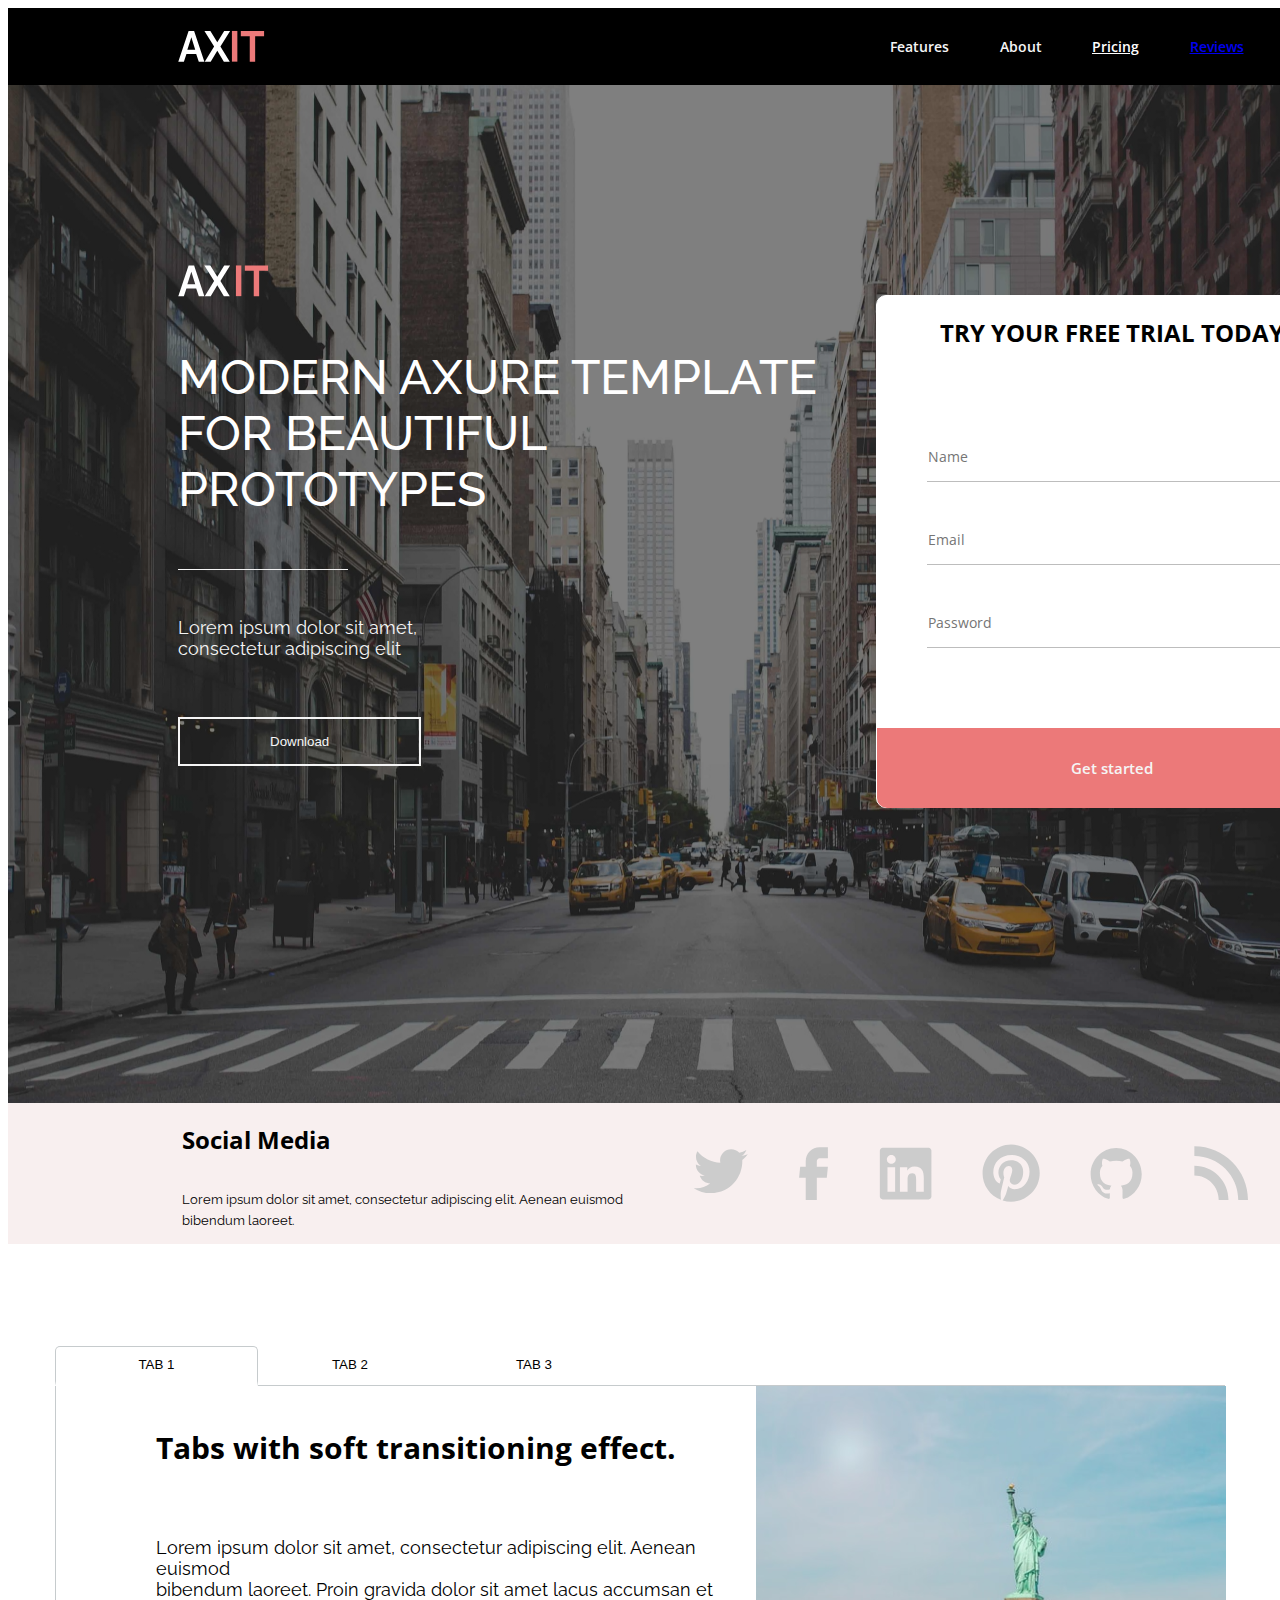
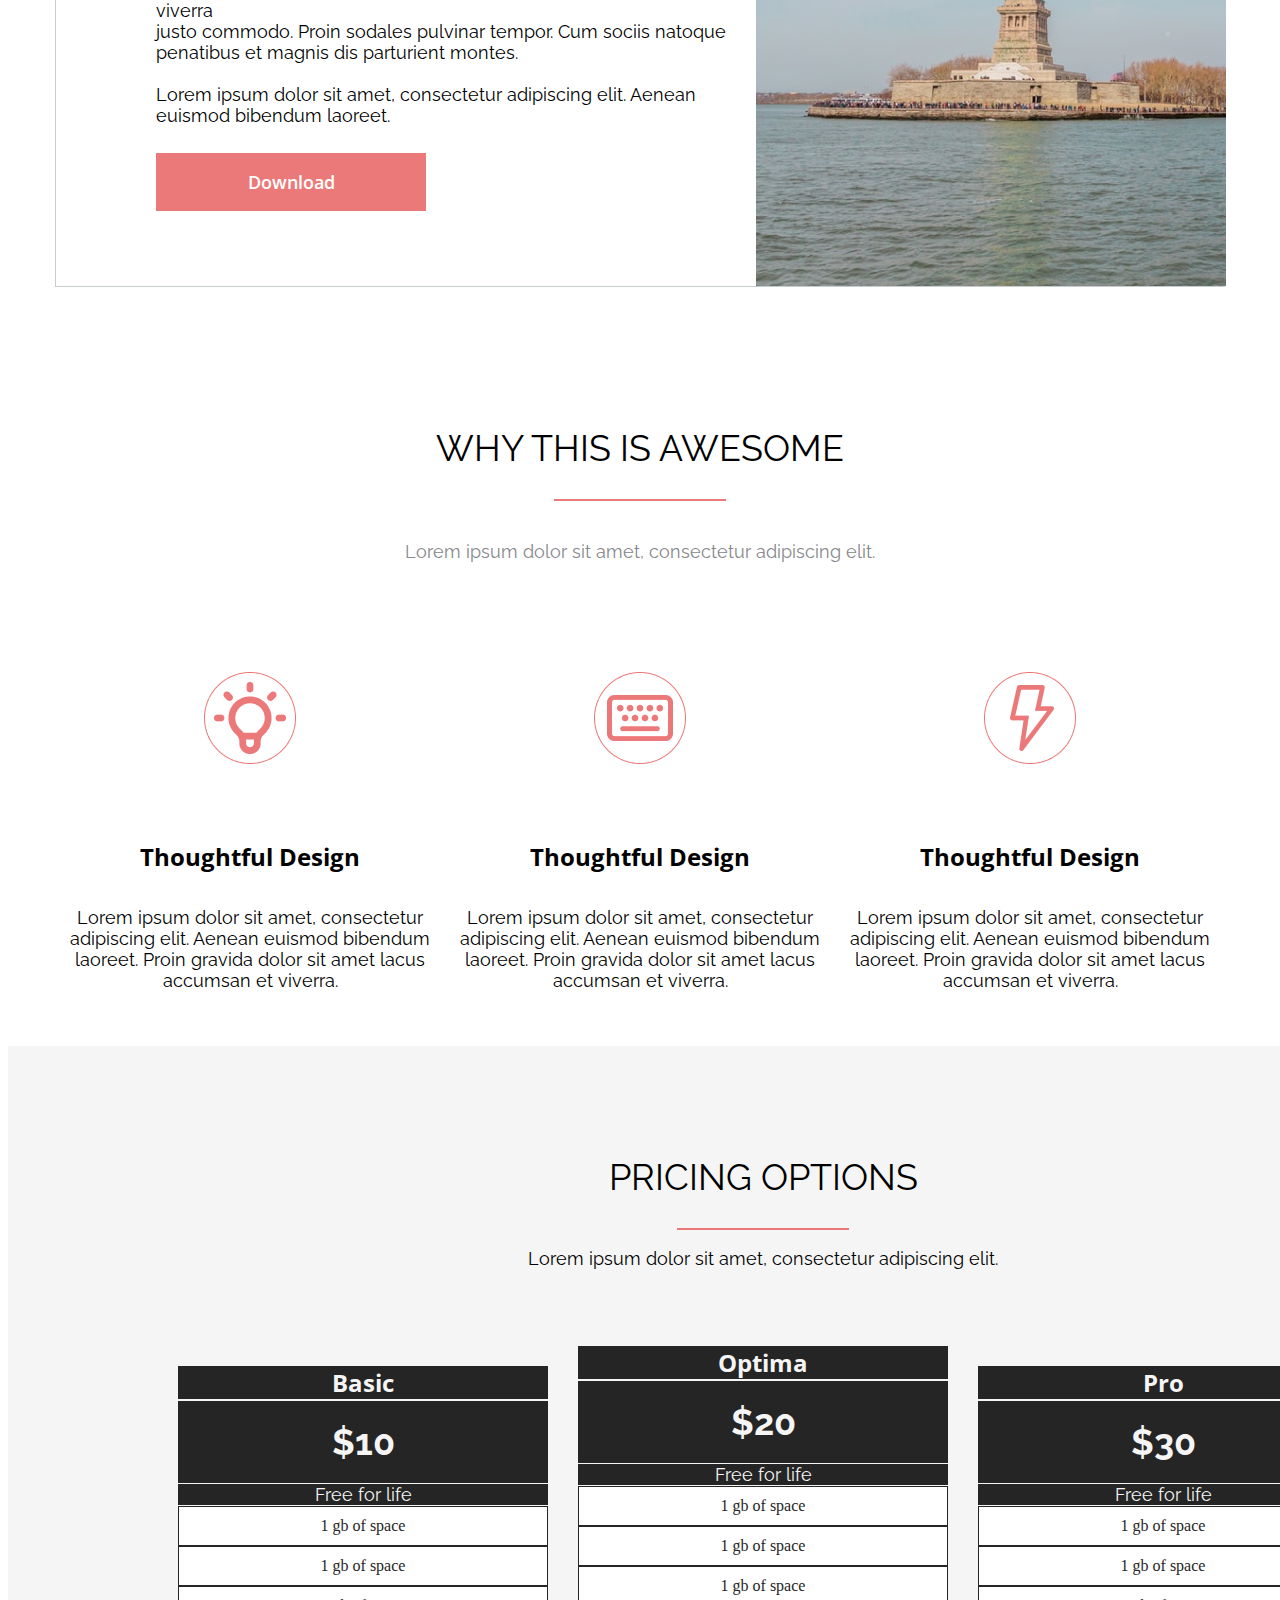
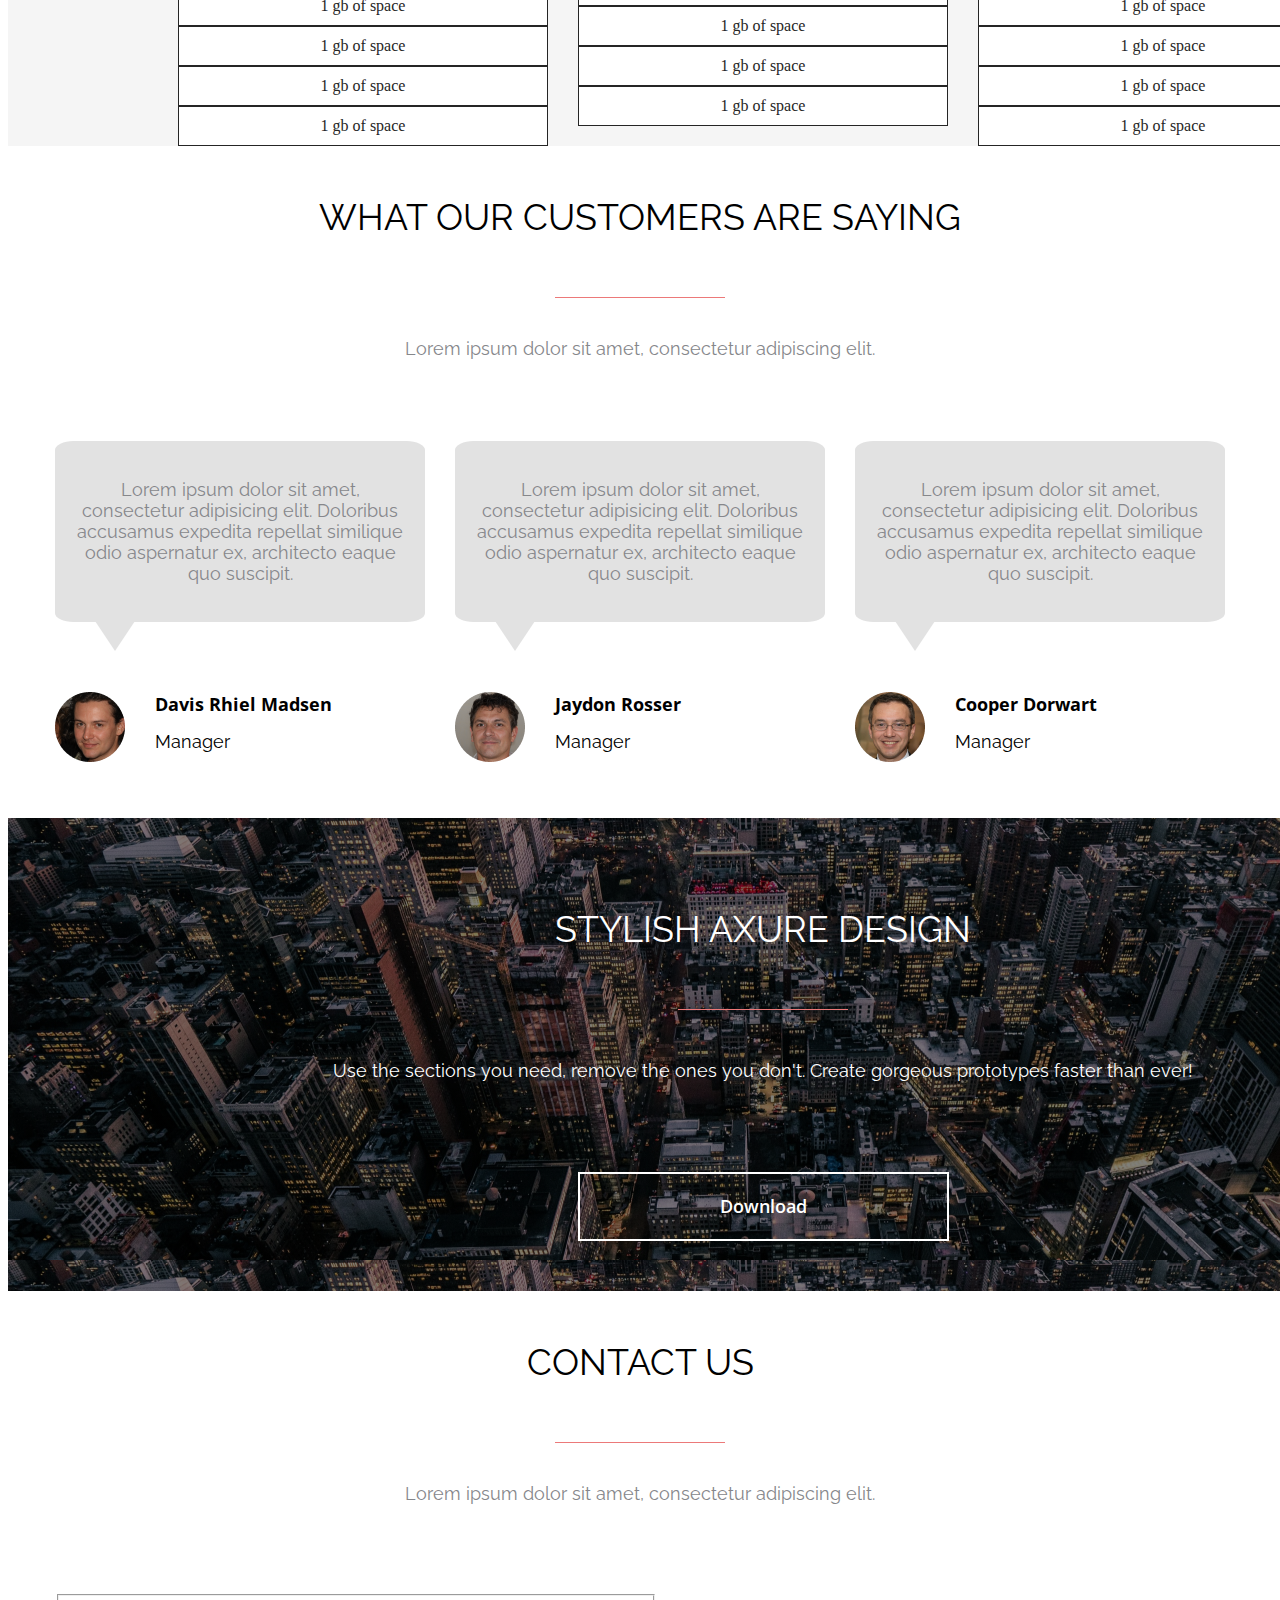
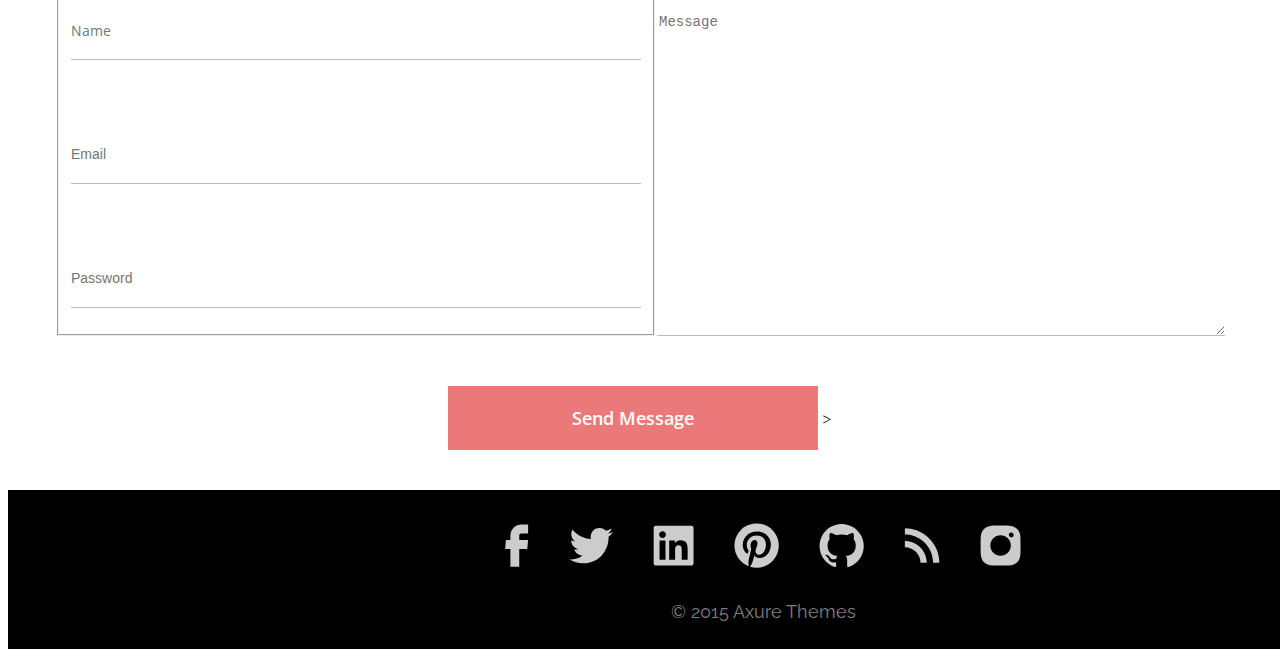
==== commit c08ddcc5: "replay" ====
--- a/index.html
+++ b/index.html
@@ -1,5 +1,5 @@
 <!DOCTYPE html>
-<html lang="en">
+<html lang="en" xmlns="http://www.w3.org/1999/html">
 <head>
   <meta charset="UTF-8">
   <title>Title</title>
@@ -15,11 +15,11 @@
   <img class="logo" src="img/AXIT%20(1).svg" alt="logo">
 
   <ul class="allblock">
-   <li>Features</li>
-    <li>About</li>
-    <li>Pricing</li>
-    <li>Reviews</li>
-    <li>Contact</li>
+   <li class="allblock-element">Features</li>
+    <li class="allblock-element">About</li>
+    <li class="allblock-element"><a href="#price" style="color: white">Pricing</a></li>
+    <li class="allblock-element"><a href="#customers">Reviews</a></li>
+    <li class="allblock-element"><a href="#contact">Contact</a></li>
   </ul>
 </div>
 </header>
@@ -33,16 +33,14 @@
 
  </div>
   <div class="free">
+    <form class="axit-imput" action="" method="post">
     <h2 class="free-head">Try Your FREE Trial Today</h2>
-    <p class="free-data">Name</p><input class="free-section" type="text">
-    <p class="free-data">Email</p><input class="free-section" type="text">
-    <p class="free-data">Password</p><input class="free-section" type="text">
+    <label> <input class="free-data" type="text" placeholder="Name" name="name"></label>
+    <label><input class="free-data"  type="text" placeholder="Email" name="email"></label>
+    <label><input class="free-data"  type="text" placeholder="Password" name="password"></label>
     <button class="free-button">Get started</button>
+    </form>
   </div>
-
-
-
-
 </section>
 <section class="social-media">
 <div class="media">
@@ -51,8 +49,9 @@
     Aenean euismod bibendum laoreet.</p>
 </div>
   <div class="logo-img">
-    <img src="img/Vector.svg" width="30.32" height="55.42">
-    <img src="img/Vector%20(1).svg" width="57" height="46">
+    <a href="https://www.facebook.com/">
+      <img src="img/Vector%20(1).svg" width="57" height="46">
+    </a><img src="img/Vector.svg" width="30.32" height="55.42">
     <img src="img/Vector%20(2).svg" width="52.5" height="52.5">
     <img src="img/Vector%20(3).svg" width="58" height="58">
     <img src="img/Vector%20(4).svg" width="52.52" height="52.52">
@@ -116,7 +115,7 @@
 
   </ul>
 </section>
-<section class="price">
+<section class="price" id="price">
    <div class="price__block">
      <h2 class="options">PRICING OPTIONS</h2>
     <hr>
@@ -158,7 +157,7 @@
 </ul>
    </div>
 </section>
-<section class="customers">
+<section class="customers" id="customers">
   <h2 class="customers__title">what our customers are saying</h2>
   <p class="subtitle">Lorem ipsum dolor sit amet, consectetur adipiscing elit.</p>
   <ul class="comments">
@@ -215,6 +214,22 @@
 <button class="design__button">Download</button>
 </div>
 </section>
+<section class="contact" id="contact">
+  <h2 class="contact__title">CONTACT US</h2>
+  <p class="subtitle">Lorem ipsum dolor sit amet, consectetur adipiscing elit.</p>
+  <form class="contact-block">
+    <form class="contact-data">
+      <fieldset>
+    <label> <input class="contact-data__name" type="text" placeholder="Name" name="name"></label><br>
+    <label><input class="contact-data__email"  type="text" placeholder="Email" name="email"></label><br>
+    <label><input class="contact-data__password"  type="text" placeholder="Password" name="password"></label>
+    </fieldset>
+    <textarea placeholder="Message"></textarea>
+  </form>
+  <button class="contact-button">Send Message</button>
+  </form>>
+</section>
+
 
 <footer class="footer">
   <div class="social">
--- a/css/main.css
+++ b/css/main.css
@@ -5,5 +5,6 @@
 @import "design.css";
 @import "footer.css";
 @import "header.css";
-@import "city.css";
-@import "social-media.css";+@import "axit.css";
+@import "social-media.css";
+@import "contact.css";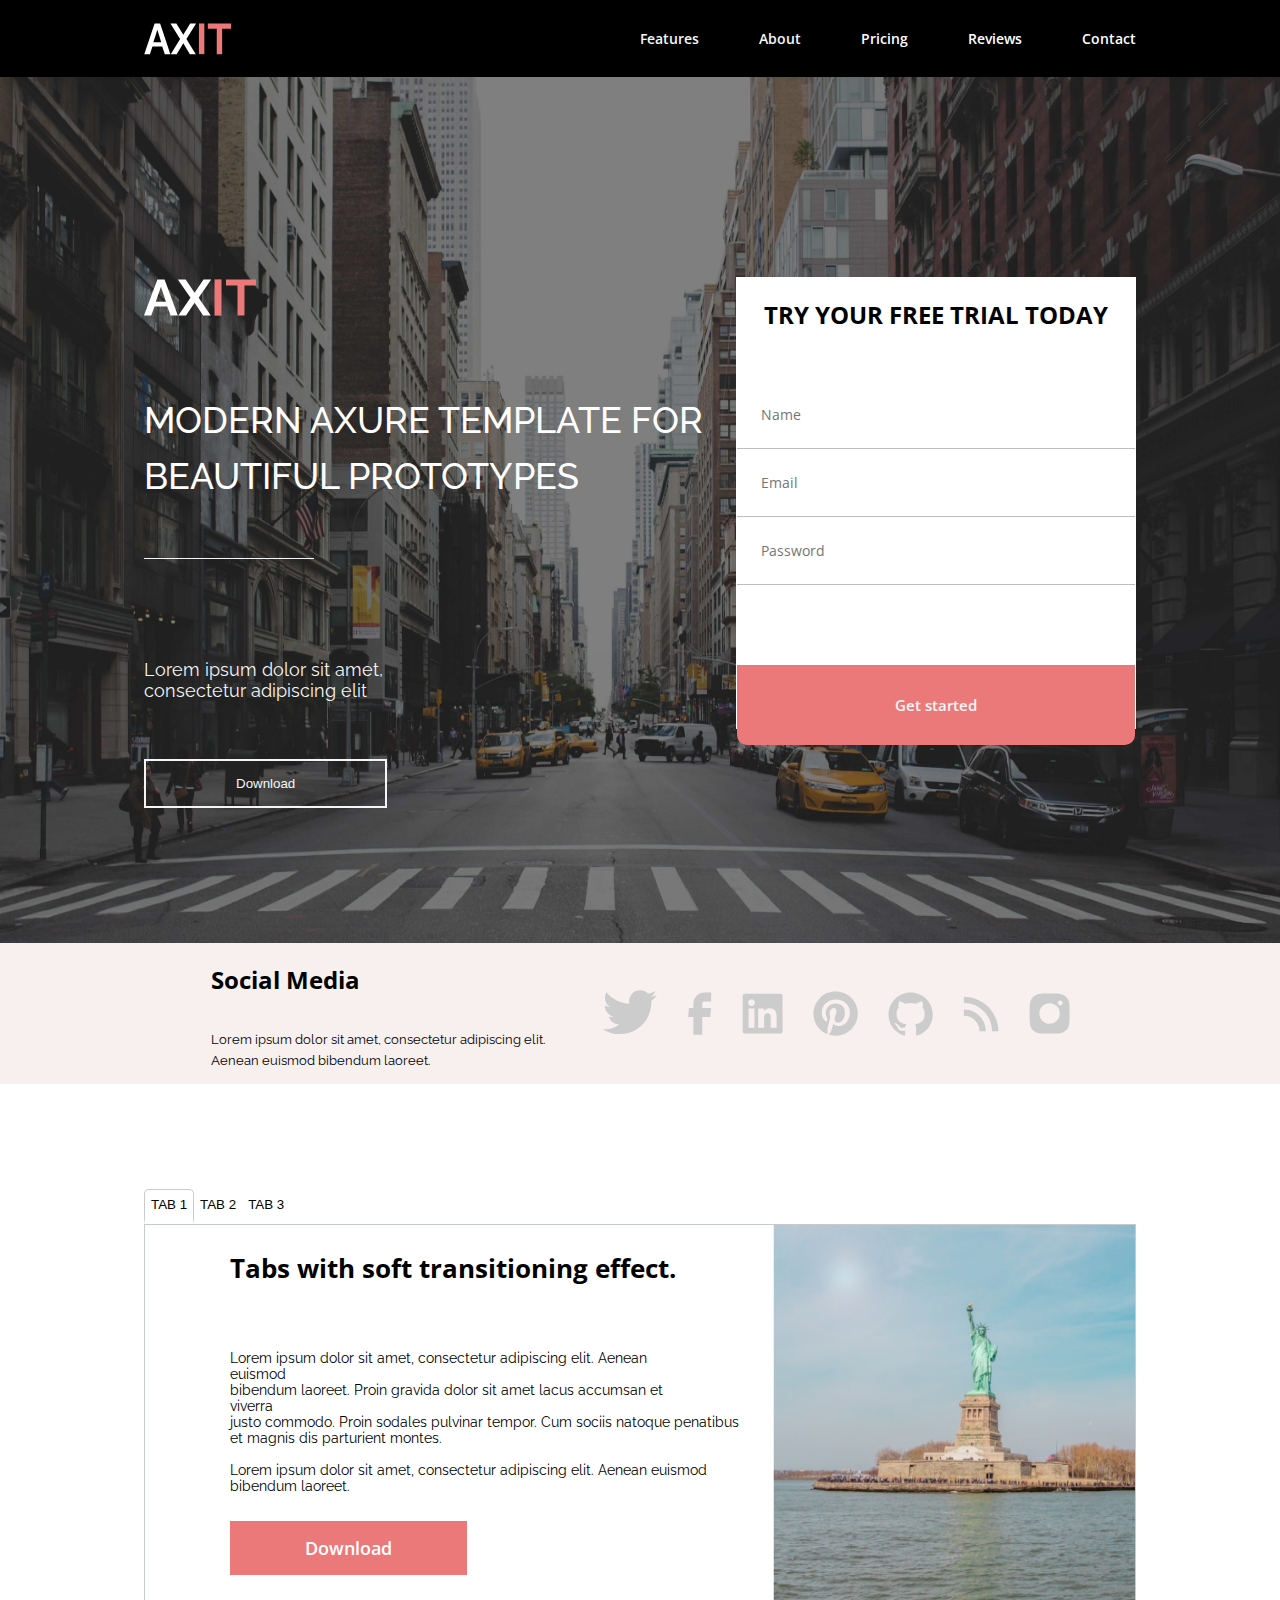
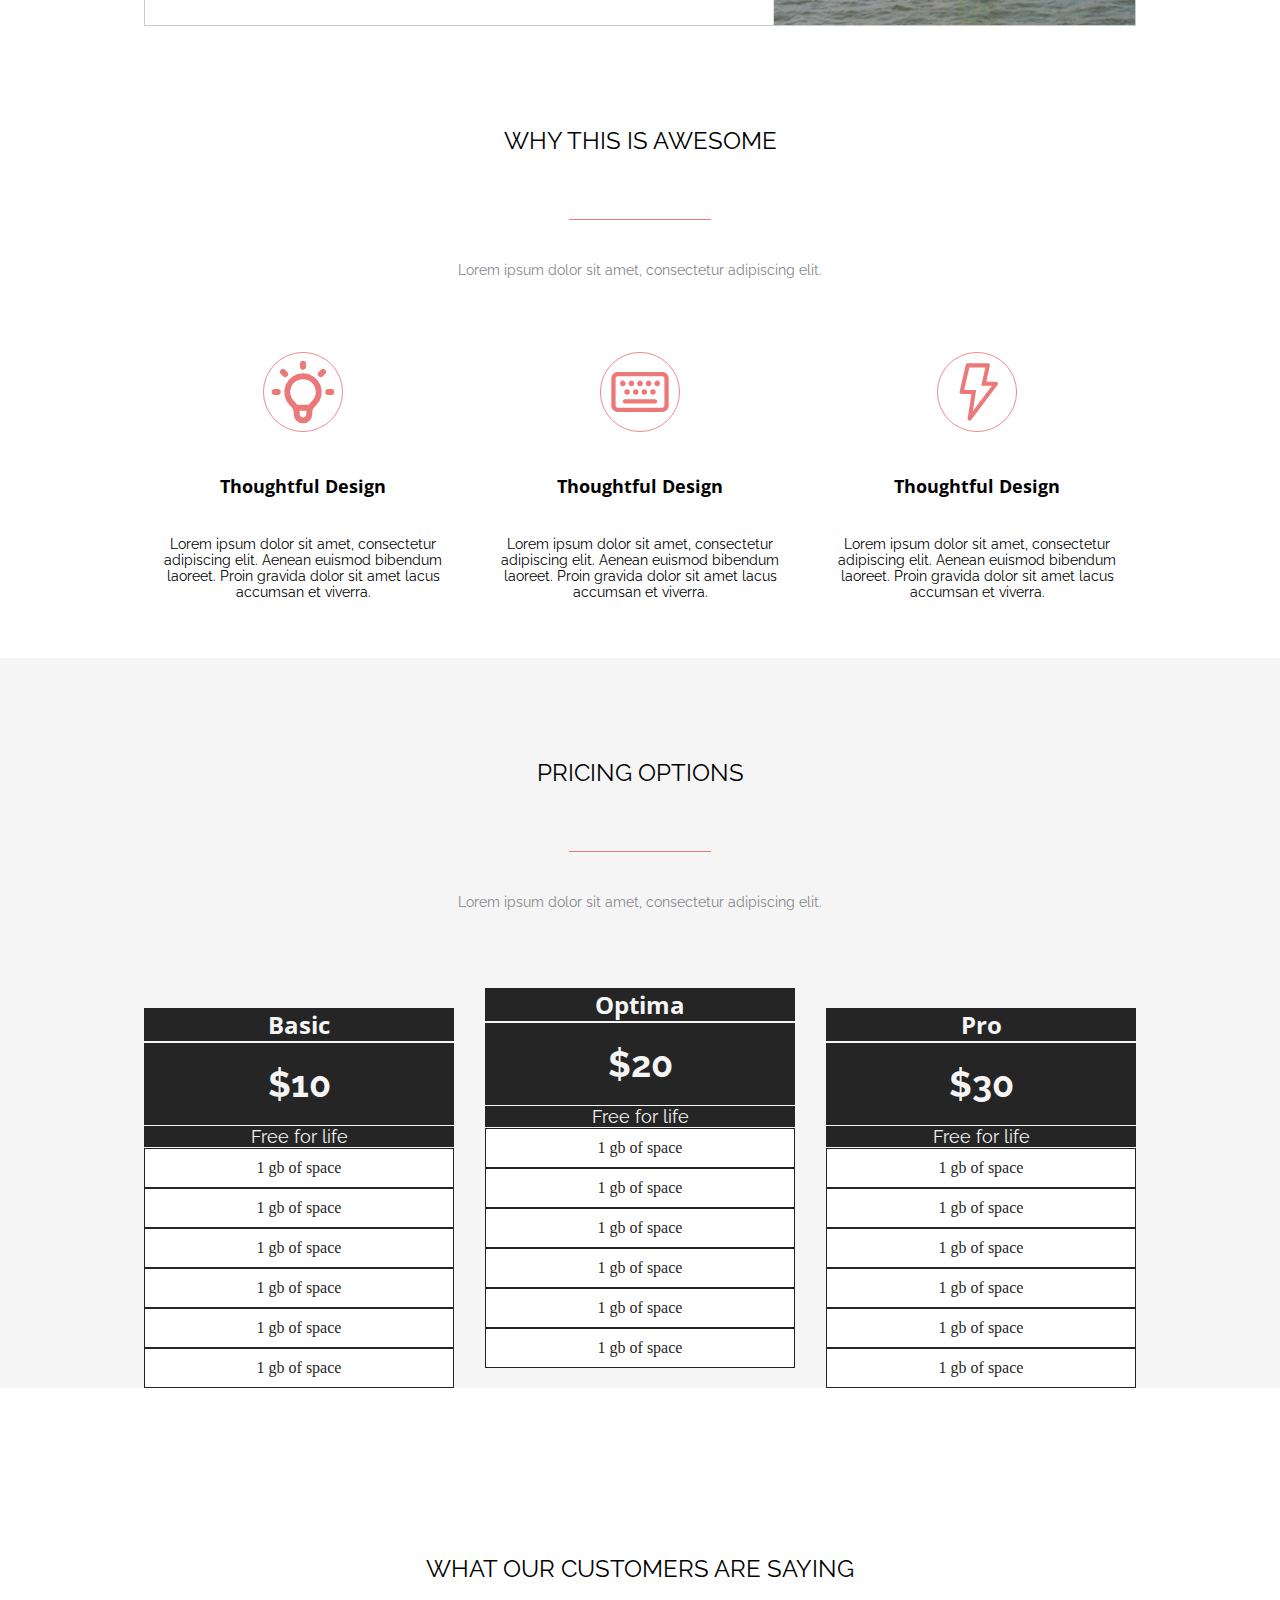
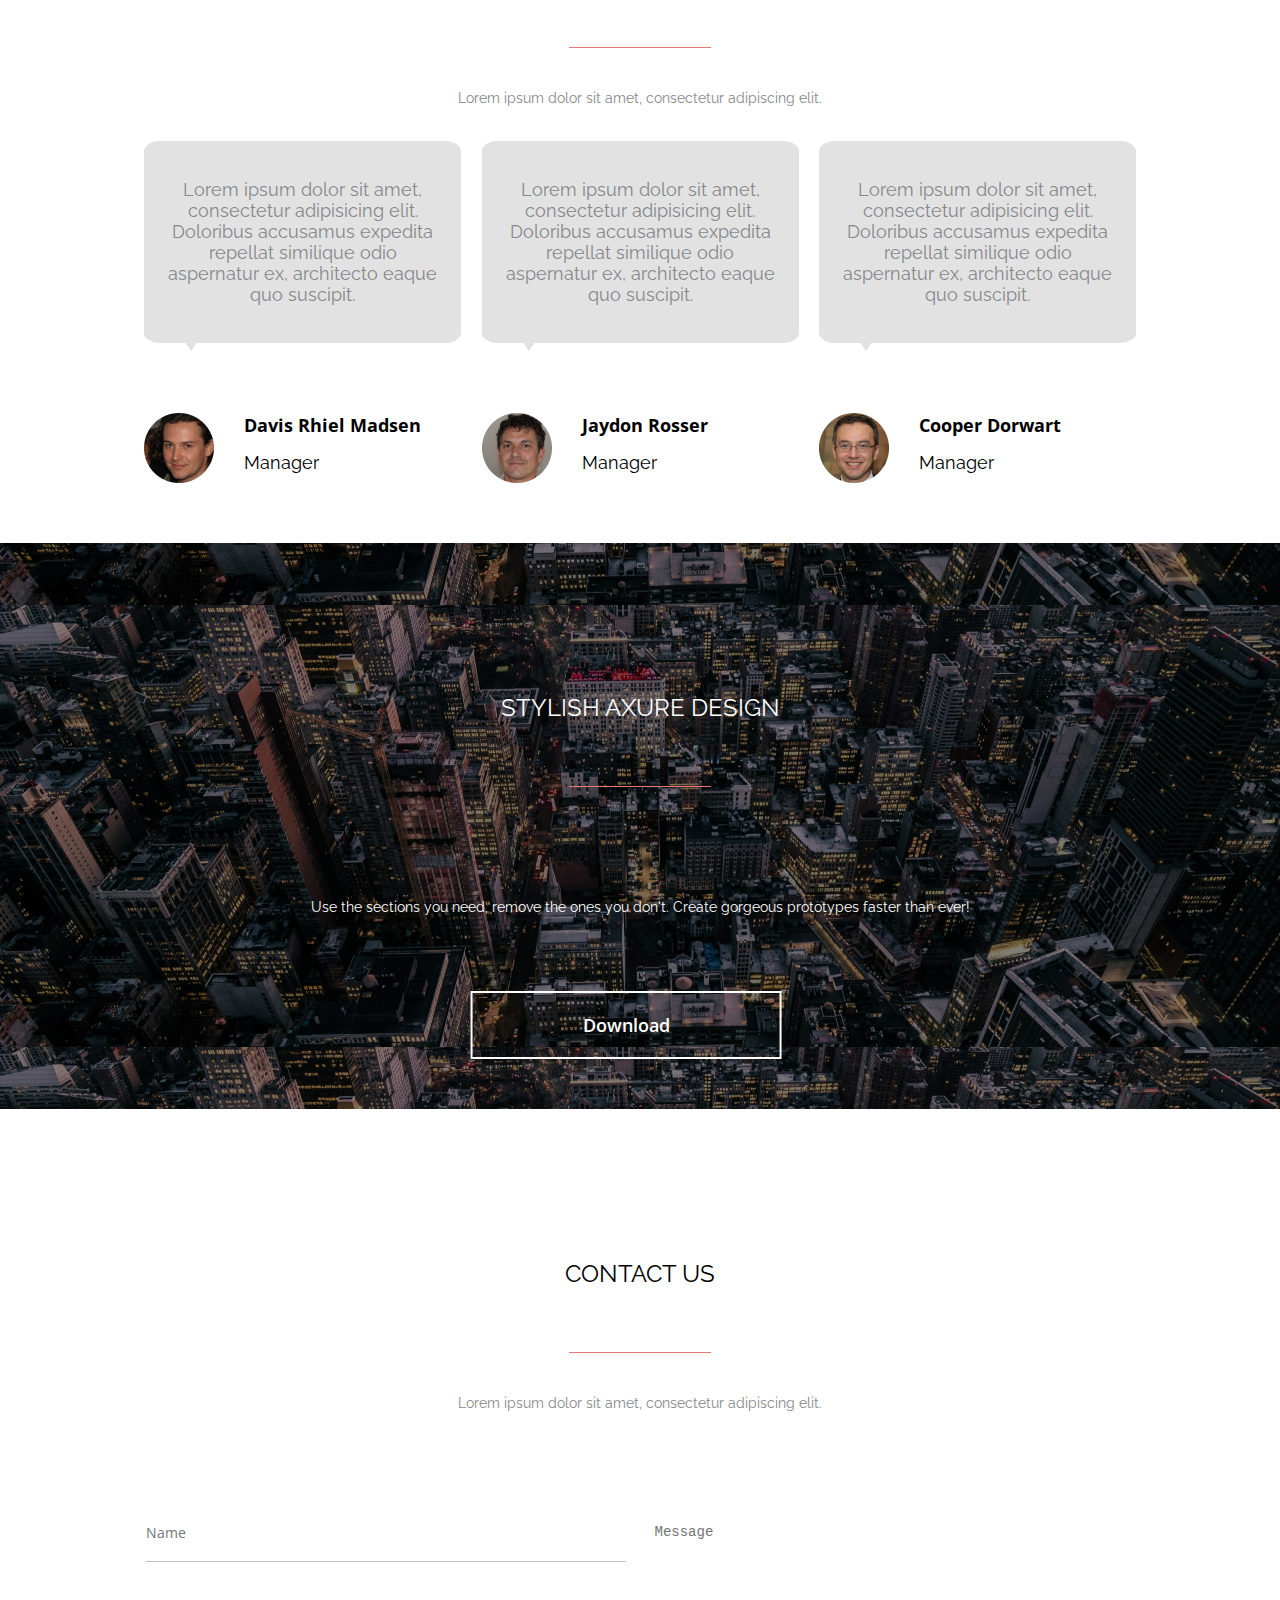
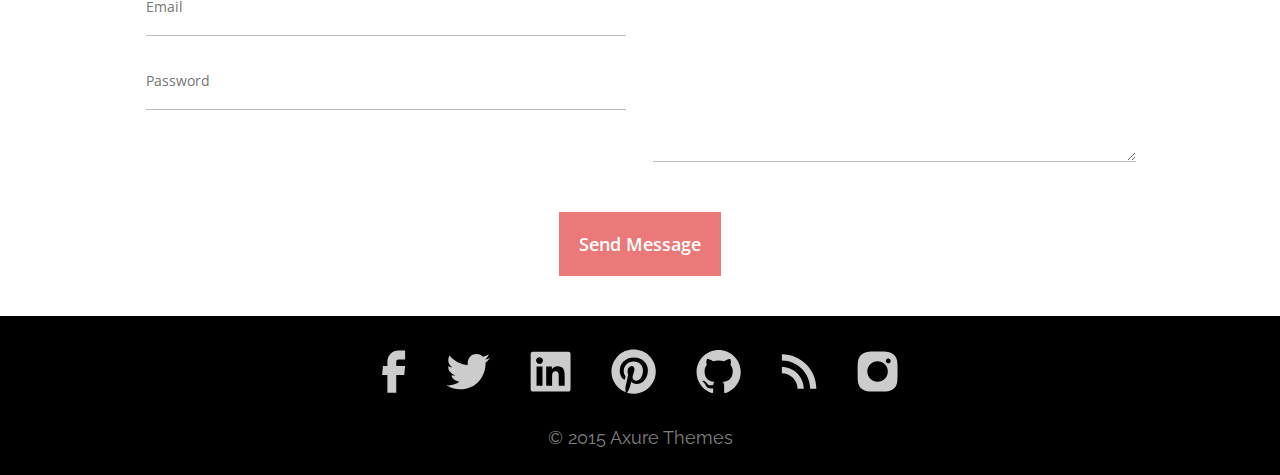
==== commit 2aa7abe9: "home work7" ====
--- a/index.html
+++ b/index.html
@@ -1,38 +1,38 @@
 <!DOCTYPE html>
-<html lang="en" xmlns="http://www.w3.org/1999/html">
+<html lang="en" xmlns="http://www.w3.org/1999/html" xmlns="http://www.w3.org/1999/html">
 <head>
   <meta charset="UTF-8">
   <title>Title</title>
   <link rel="stylesheet" type="text/css" href="css/main.css">
 
   <link href="https://fonts.googleapis.com/css2?family=Open+Sans:wght@400;700&family=Raleway&display=swap" rel="stylesheet">
-
+  <meta name="viewport" content="width=device-width" >
 </head>
 <body>
 <header class="header">
-<div class="container-header">
-  <img class="logo" src="img/AXIT.svg" alt="logo">
-  <img class="logo" src="img/AXIT%20(1).svg" alt="logo">
-
-  <ul class="allblock">
+<div class="header-container container">
+  <img class="logo" src="img/Group%2018.svg" alt="logo">
+   <nav>
+     <ul class="allblock">
    <li class="allblock-element">Features</li>
     <li class="allblock-element">About</li>
-    <li class="allblock-element"><a href="#price" style="color: white">Pricing</a></li>
-    <li class="allblock-element"><a href="#customers">Reviews</a></li>
-    <li class="allblock-element"><a href="#contact">Contact</a></li>
-  </ul>
+    <li class="allblock-element"><a href="#price" style="color: white; text-decoration: none;">Pricing</a></li>
+    <li class="allblock-element"><a href="#customers" style="color: white; text-decoration: none;">Reviews</a></li>
+    <li class="allblock-element"><a href="#contact" style="color: white; text-decoration: none;">Contact</a></li>
+  </ul>
+  </nav>
 </div>
 </header>
+<main>
 <section class="axit">
+  <div class="axit-container container">
  <div class="axit-block">
-  <img class="axit-logo" src="img/AXIT.svg" alt="logo">
-  <img class="axit-logo" src="img/AXIT%20(1).svg" alt="logo">
+  <img class="axit-logo" src="img/Group%2016.svg" alt="logo">
 <p class="modern">MODERN AXURE TEMPLATE FOR BEAUTIFUL PROTOTYPES</p>
    <p class="submodern">Lorem ipsum dolor sit amet, consectetur adipiscing elit</p>
    <button class="axit-download">Download</button>
-
  </div>
-  <div class="free">
+  <form class="free">
     <form class="axit-imput" action="" method="post">
     <h2 class="free-head">Try Your FREE Trial Today</h2>
     <label> <input class="free-data" type="text" placeholder="Name" name="name"></label>
@@ -40,27 +40,30 @@
     <label><input class="free-data"  type="text" placeholder="Password" name="password"></label>
     <button class="free-button">Get started</button>
     </form>
+  </form>
   </div>
 </section>
 <section class="social-media">
+  <div class="media-container container">
 <div class="media">
 <h2 class="media-title">Social Media</h2>
   <p class="media-subtitle">Lorem ipsum dolor sit amet, consectetur adipiscing elit.
     Aenean euismod bibendum laoreet.</p>
 </div>
   <div class="logo-img">
-    <a href="https://www.facebook.com/">
+    <a href="https://www.twitter.com/">
       <img src="img/Vector%20(1).svg" width="57" height="46">
-    </a><img src="img/Vector.svg" width="30.32" height="55.42">
-    <img src="img/Vector%20(2).svg" width="52.5" height="52.5">
-    <img src="img/Vector%20(3).svg" width="58" height="58">
-    <img src="img/Vector%20(4).svg" width="52.52" height="52.52">
-    <img src="img/Vector%20(5).svg" width="58" height="56">
-    <img src="img/Vector%20(6).svg" width="45.38" height="45.38">
-
-  </div>
-</section>
-<section class="tabs-block">
+    </a><img src="img/Vector.svg" >
+    <img src="img/Vector%20(2).svg" >
+    <img src="img/Vector%20(3).svg" >
+    <img src="img/Vector%20(4).svg" >
+    <img src="img/Vector%20(5).svg" >
+    <img src="img/Vector%20(6).svg" >
+
+  </div>
+  </div>
+</section>
+<section class="tabs-block container">
   <ul class="tab">
     <li>
     <button class="tab__one tab__one--active">TAB 1</button>
@@ -72,8 +75,8 @@
       <button class="tab__one">TAB 3</button>
     </li>
   </ul>
-  <ul class="information">
-    <li class="information__position">
+  <div class="information">
+    <div class="information__position ">
       <p class="information__position--text">Tabs with soft transitioning effect.</p>
       <p class="information__position--text1">Lorem ipsum dolor sit amet, consectetur adipiscing elit. Aenean<br> euismod<br>
         bibendum laoreet. Proin gravida dolor sit amet lacus accumsan et<br>viverra<br>
@@ -85,29 +88,29 @@
         bibendum laoreet.
       </p>
       <button class="information__position--download">Download</button>
-    </li>
-    <li>
-      <img src="img/Rectangle%20111.png" alt="statue os liberty">
-    </li>
-  </ul>
-</section>
-<section class="awesome-block">
+    </div>
+    <picture>
+    <source srcset="img/Rectangle(tablet).png" media="(max-width: 1510px)">
+      <img class="liberty" src="img/Rectangle%20111.png" alt="statue os liberty">
+    </picture>
+  </div>
+</section>
+<section class="awesome-block container">
   <h2 class="title">WHY THIS IS AWESOME</h2>
-  <hr>
-  <h5 class="subtitle">Lorem ipsum dolor sit amet, consectetur adipiscing elit.</h5>
+  <p class="subtitle">Lorem ipsum dolor sit amet, consectetur adipiscing elit.</p>
   <ul class="advantage">
     <li class="advantage__card">
-      <img src="img/about_icon_1.png" alt="lamp">
+      <img class="awesome-logo" src="img/Group%2016%20(1).svg" alt="lamp">
       <h5 class="advantage__card--one">Thoughtful Design</h5>
       <p class="advantage__card--two">Lorem ipsum dolor sit amet, consectetur adipiscing
         elit. Aenean euismod bibendum laoreet. Proin gravida  dolor sit amet lacus accumsan et viverra.</p>
     </li> <li class="advantage__card">
-    <img src="img/about_icon_2.png" alt="board">
+    <img class="awesome-logo" src="img/Group%2019%20(1).svg" alt="board">
     <h5 class="advantage__card--one">Thoughtful Design</h5>
     <p class="advantage__card--two">Lorem ipsum dolor sit amet, consectetur adipiscing
       elit. Aenean euismod bibendum laoreet. Proin gravida  dolor sit amet lacus accumsan et viverra.</p>
   </li> <li class="advantage__card">
-    <img src="img/about_icon_3.png" alt="lighting">
+    <img class="awesome-logo" src="img/Group%2018%20(1).svg" alt="lighting">
     <h5 class="advantage__card--one">Thoughtful Design</h5>
     <p class="advantage__card--two">Lorem ipsum dolor sit amet, consectetur adipiscing
       elit. Aenean euismod bibendum laoreet. Proin gravida  dolor sit amet lacus accumsan et viverra.</p>
@@ -116,10 +119,9 @@
   </ul>
 </section>
 <section class="price" id="price">
-   <div class="price__block">
-     <h2 class="options">PRICING OPTIONS</h2>
-    <hr>
-    <p class="lorem">Lorem ipsum dolor sit amet, consectetur adipiscing elit.</p>
+   <div class="price__block container">
+     <h2 class="title">PRICING OPTIONS</h2>
+    <p class="subtitle">Lorem ipsum dolor sit amet, consectetur adipiscing elit.</p>
     <ul class="section">
       <li class="section__1">
         <p class="section__1--Basic">Basic</p>
@@ -157,11 +159,11 @@
 </ul>
    </div>
 </section>
-<section class="customers" id="customers">
-  <h2 class="customers__title">what our customers are saying</h2>
+<section class="customers container" id="customers">
+  <h2 class="title">WHAT OUR CUSTOMERS ARE SAYING</h2>
   <p class="subtitle">Lorem ipsum dolor sit amet, consectetur adipiscing elit.</p>
   <ul class="comments">
-    <li class="comment ">
+    <li class="comment">
       <p class="manager__text">Lorem ipsum dolor sit amet,
       consectetur adipisicing elit. Doloribus
       accusamus expedita repellat similique
@@ -208,31 +210,29 @@
 
 </section>
 <section class="design">
-<div class="axure">
-  <h2 class="design__title">STYLISH AXURE DESIGN</h2>
-  <p class="design__subtitle">Use the sections you need, remove the ones you don't.  Create gorgeous prototypes faster than ever!</p>
+<div class="axure container">
+  <h2 class="des title">STYLISH AXURE DESIGN</h2>
+  <p class="sub subtitle">Use the sections you need, remove the ones you don't.  Create gorgeous prototypes faster than ever!</p>
 <button class="design__button">Download</button>
 </div>
 </section>
-<section class="contact" id="contact">
-  <h2 class="contact__title">CONTACT US</h2>
+<section class="contact container" id="contact">
+  <h2 class="title">CONTACT US</h2>
   <p class="subtitle">Lorem ipsum dolor sit amet, consectetur adipiscing elit.</p>
   <form class="contact-block">
-    <form class="contact-data">
-      <fieldset>
-    <label> <input class="contact-data__name" type="text" placeholder="Name" name="name"></label><br>
-    <label><input class="contact-data__email"  type="text" placeholder="Email" name="email"></label><br>
-    <label><input class="contact-data__password"  type="text" placeholder="Password" name="password"></label>
+    <div class="contact-data">
+      <fieldset class="data-contact">
+    <label> <input class="contact-data__field" type="text" placeholder="Name" name="name"></label><br>
+    <label><input class="contact-data__field"  type="text" placeholder="Email" name="email"></label><br>
+    <label><input class="contact-data__field"  type="text" placeholder="Password" name="password"></label>
     </fieldset>
     <textarea placeholder="Message"></textarea>
-  </form>
-  <button class="contact-button">Send Message</button>
-  </form>>
-</section>
-
-
+  </div>
+  <button class="contact-button">Send Message</button>  </form>
+</section>
+</main>
 <footer class="footer">
-  <div class="social">
+  <div class="social container">
     <img src="img/Vector.svg">
     <img src="img/Vector%20(1).svg">
     <img src="img/Vector%20(2).svg">
--- a/css/main.css
+++ b/css/main.css
@@ -7,4 +7,5 @@
 @import "header.css";
 @import "axit.css";
 @import "social-media.css";
-@import "contact.css";+@import "contact.css";
+@import "general.css";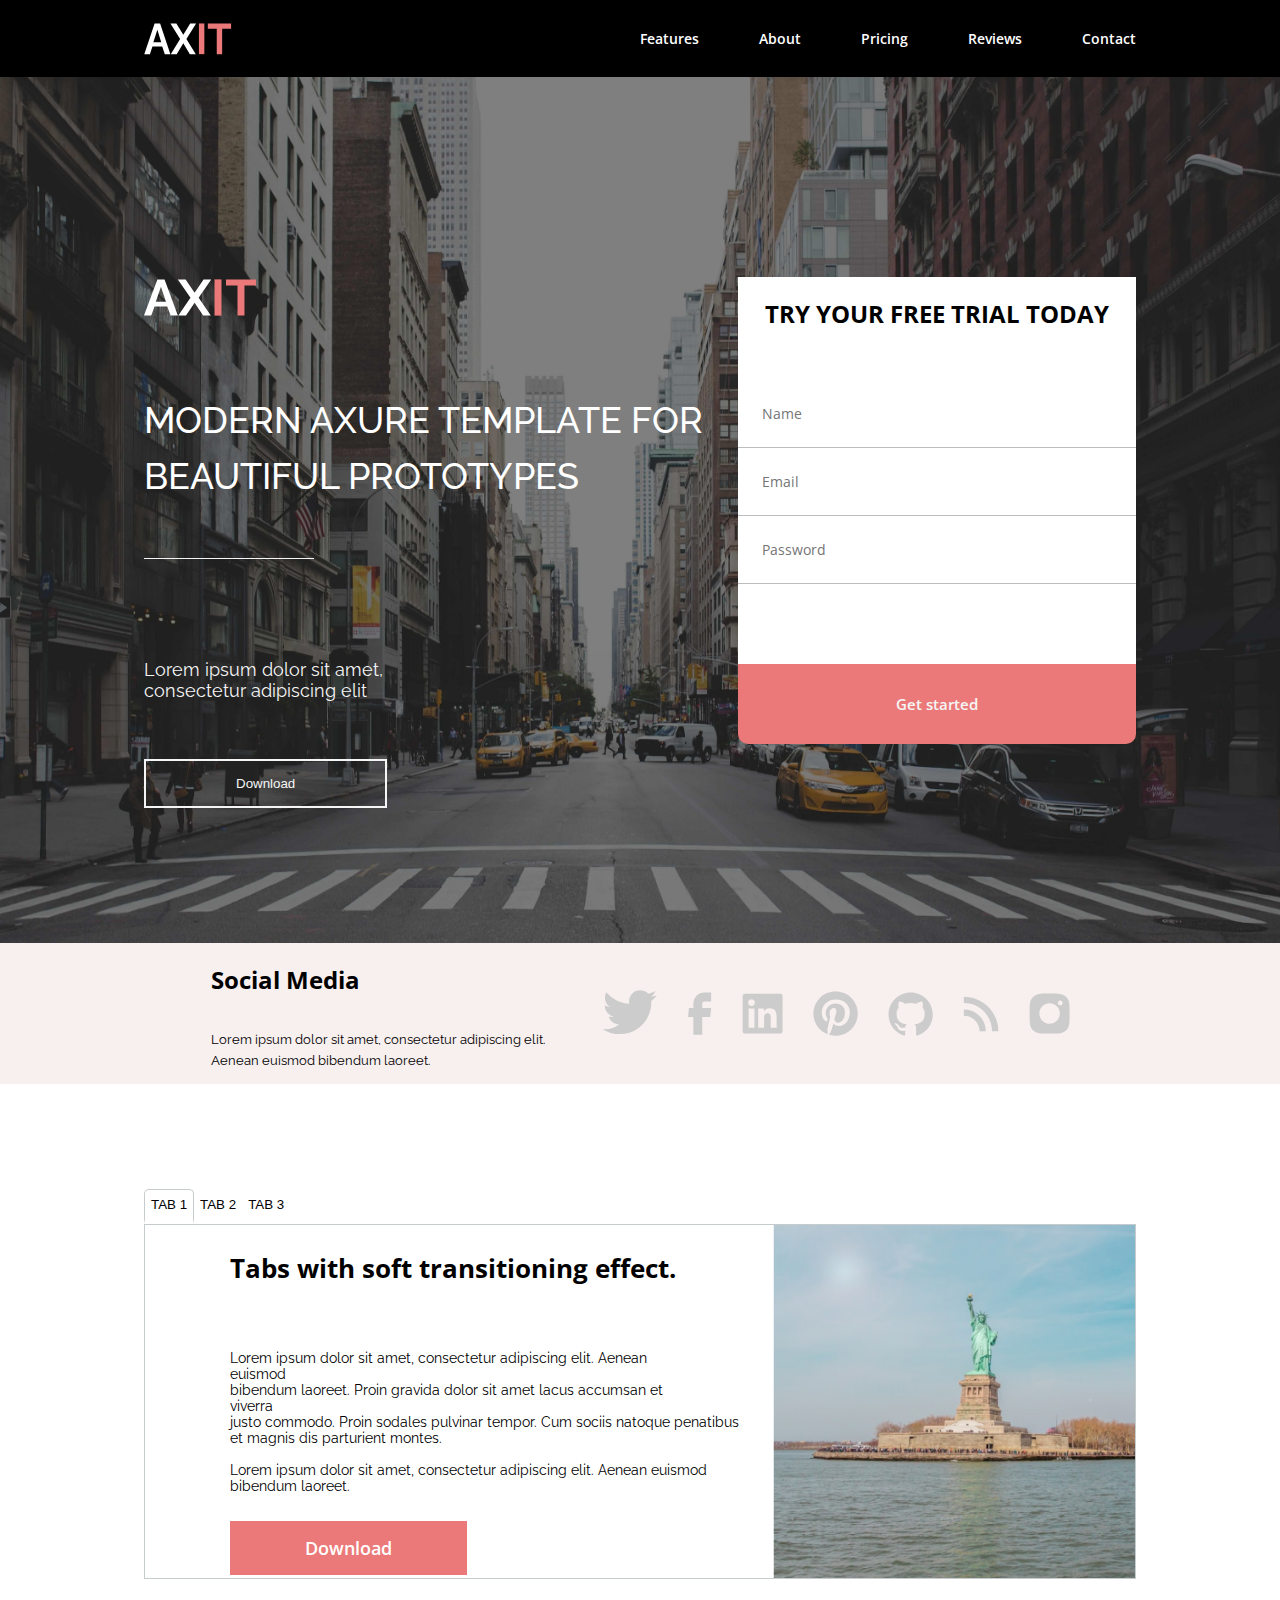
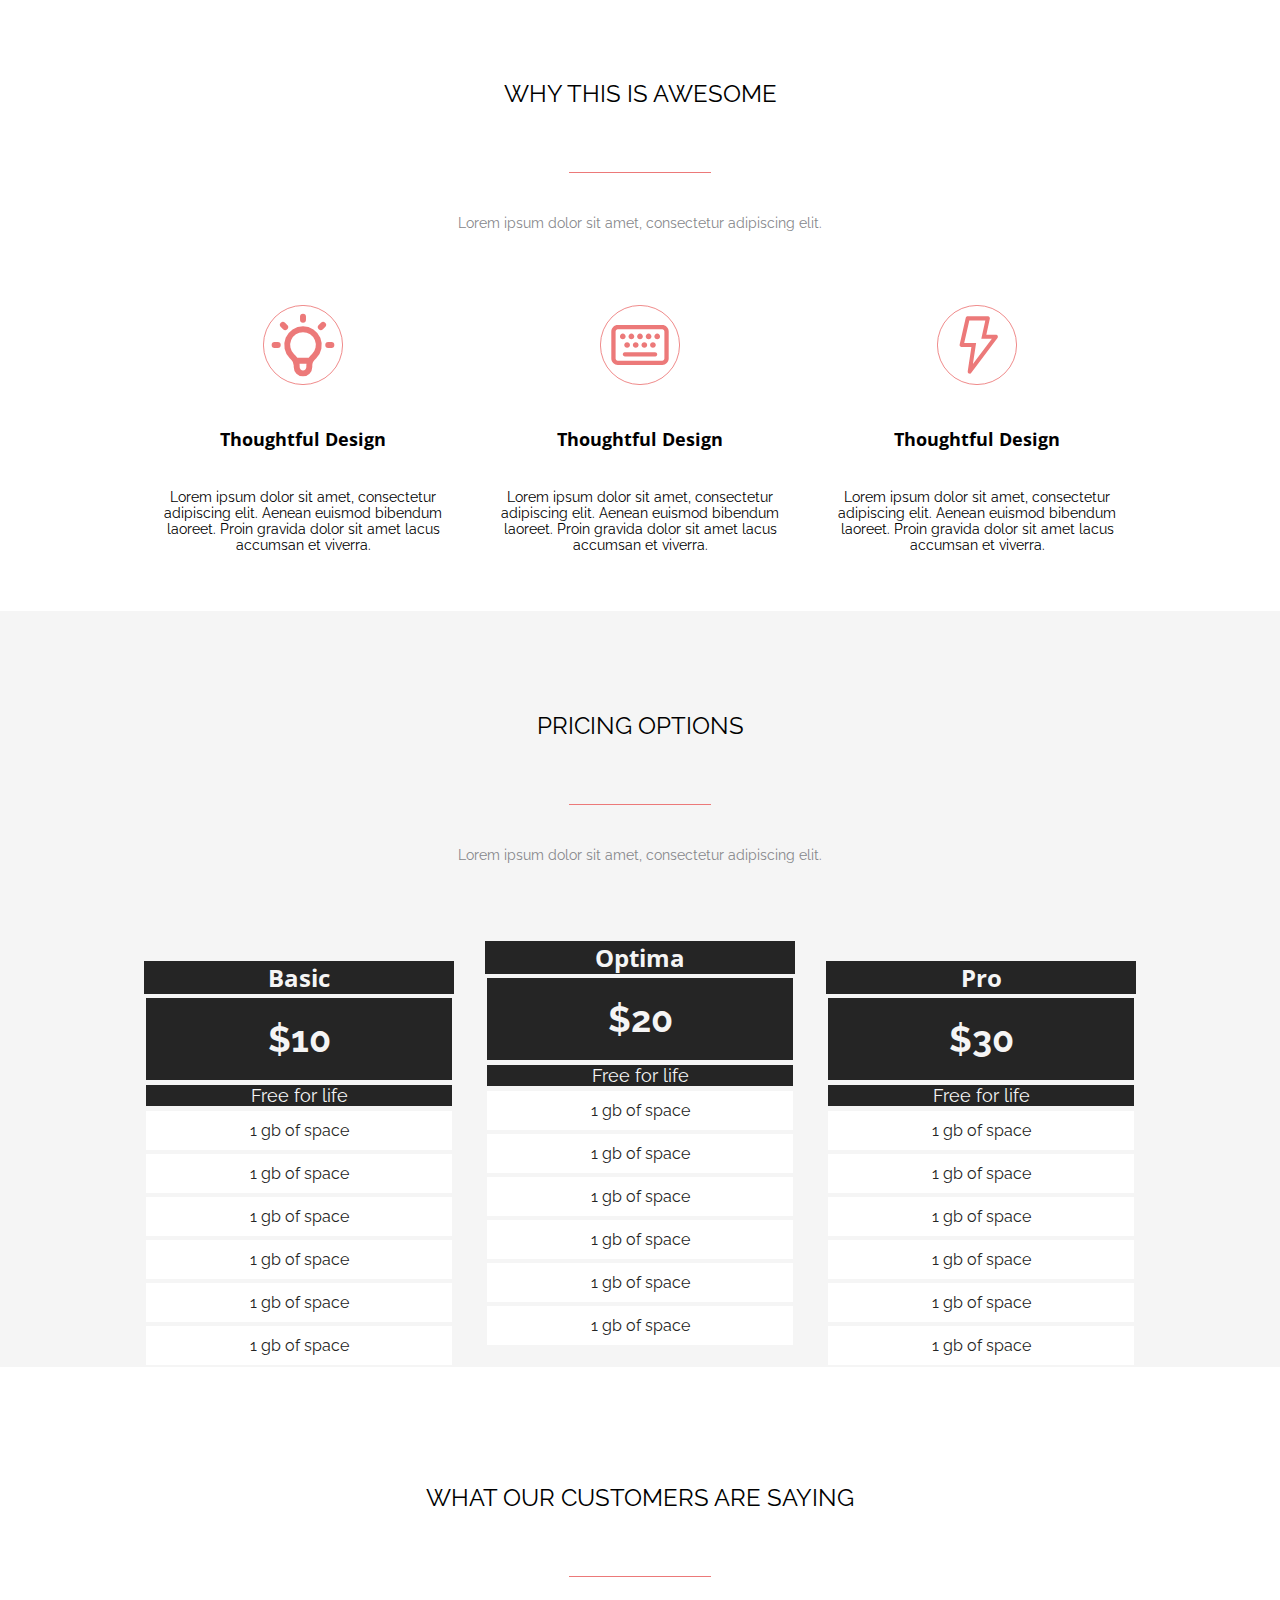
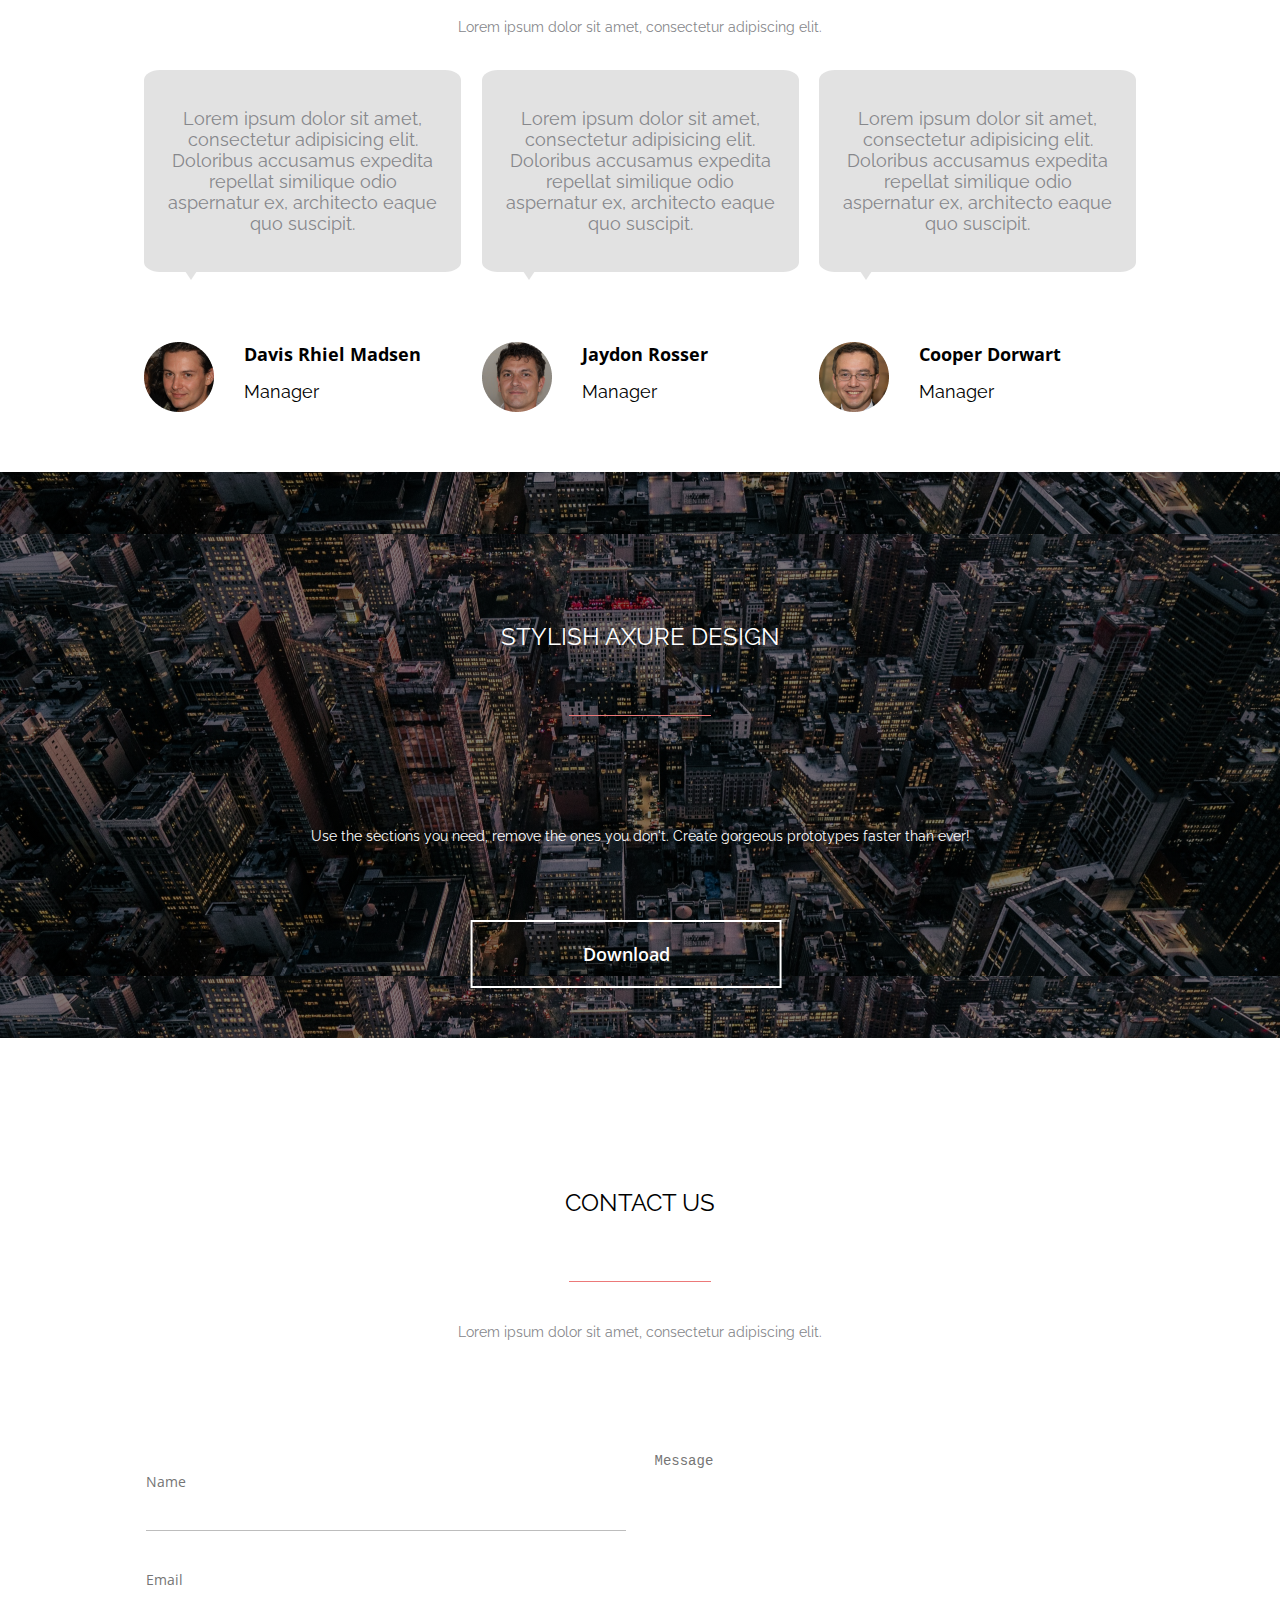
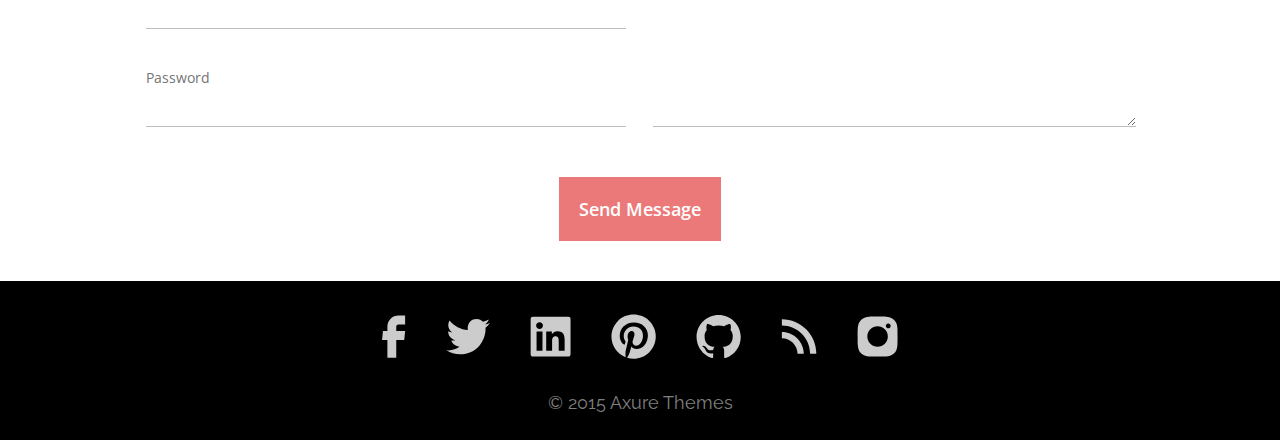
==== commit 235fe69e: "axit finish" ====
--- a/index.html
+++ b/index.html
@@ -14,11 +14,11 @@
   <img class="logo" src="img/Group%2018.svg" alt="logo">
    <nav>
      <ul class="allblock">
-   <li class="allblock-element">Features</li>
-    <li class="allblock-element">About</li>
-    <li class="allblock-element"><a href="#price" style="color: white; text-decoration: none;">Pricing</a></li>
-    <li class="allblock-element"><a href="#customers" style="color: white; text-decoration: none;">Reviews</a></li>
-    <li class="allblock-element"><a href="#contact" style="color: white; text-decoration: none;">Contact</a></li>
+   <li class="allblock-element"><a href="#features">Features</a></li>
+    <li class="allblock-element"><a href="#about">About</a></li>
+    <li class="allblock-element"><a href="#price">Pricing</a></li>
+    <li class="allblock-element"><a href="#customers" >Reviews</a></li>
+    <li class="allblock-element"><a href="#contact">Contact</a></li>
   </ul>
   </nav>
 </div>
@@ -53,7 +53,8 @@
   <div class="logo-img">
     <a href="https://www.twitter.com/">
       <img src="img/Vector%20(1).svg" width="57" height="46">
-    </a><img src="img/Vector.svg" >
+    </a>
+    <img src="img/Vector.svg" >
     <img src="img/Vector%20(2).svg" >
     <img src="img/Vector%20(3).svg" >
     <img src="img/Vector%20(4).svg" >
@@ -75,7 +76,7 @@
       <button class="tab__one">TAB 3</button>
     </li>
   </ul>
-  <div class="information">
+  <div class="information" id="features">
     <div class="information__position ">
       <p class="information__position--text">Tabs with soft transitioning effect.</p>
       <p class="information__position--text1">Lorem ipsum dolor sit amet, consectetur adipiscing elit. Aenean<br> euismod<br>
@@ -95,7 +96,7 @@
     </picture>
   </div>
 </section>
-<section class="awesome-block container">
+<section class="awesome-block container" id="about">
   <h2 class="title">WHY THIS IS AWESOME</h2>
   <p class="subtitle">Lorem ipsum dolor sit amet, consectetur adipiscing elit.</p>
   <ul class="advantage">
@@ -233,13 +234,13 @@
 </main>
 <footer class="footer">
   <div class="social container">
-    <img src="img/Vector.svg">
-    <img src="img/Vector%20(1).svg">
-    <img src="img/Vector%20(2).svg">
-    <img src="img/Vector%20(3).svg">
-    <img src="img/Vector%20(4).svg">
-    <img src="img/Vector%20(5).svg">
-  <img src="img/Vector%20(6).svg">
+    <img class="vector" src="img/Vector.svg">
+    <img class="vector" src="img/Vector%20(1).svg">
+    <img class="vector" src="img/Vector%20(2).svg">
+    <img class="vector" src="img/Vector%20(3).svg">
+    <img class="vector" src="img/Vector%20(4).svg">
+    <img class="vector" src="img/Vector%20(5).svg">
+    <img class="vector" src="img/Vector%20(6).svg">
   </div>
 <p class="social__axure">© 2015 Axure Themes</p>
 </footer>
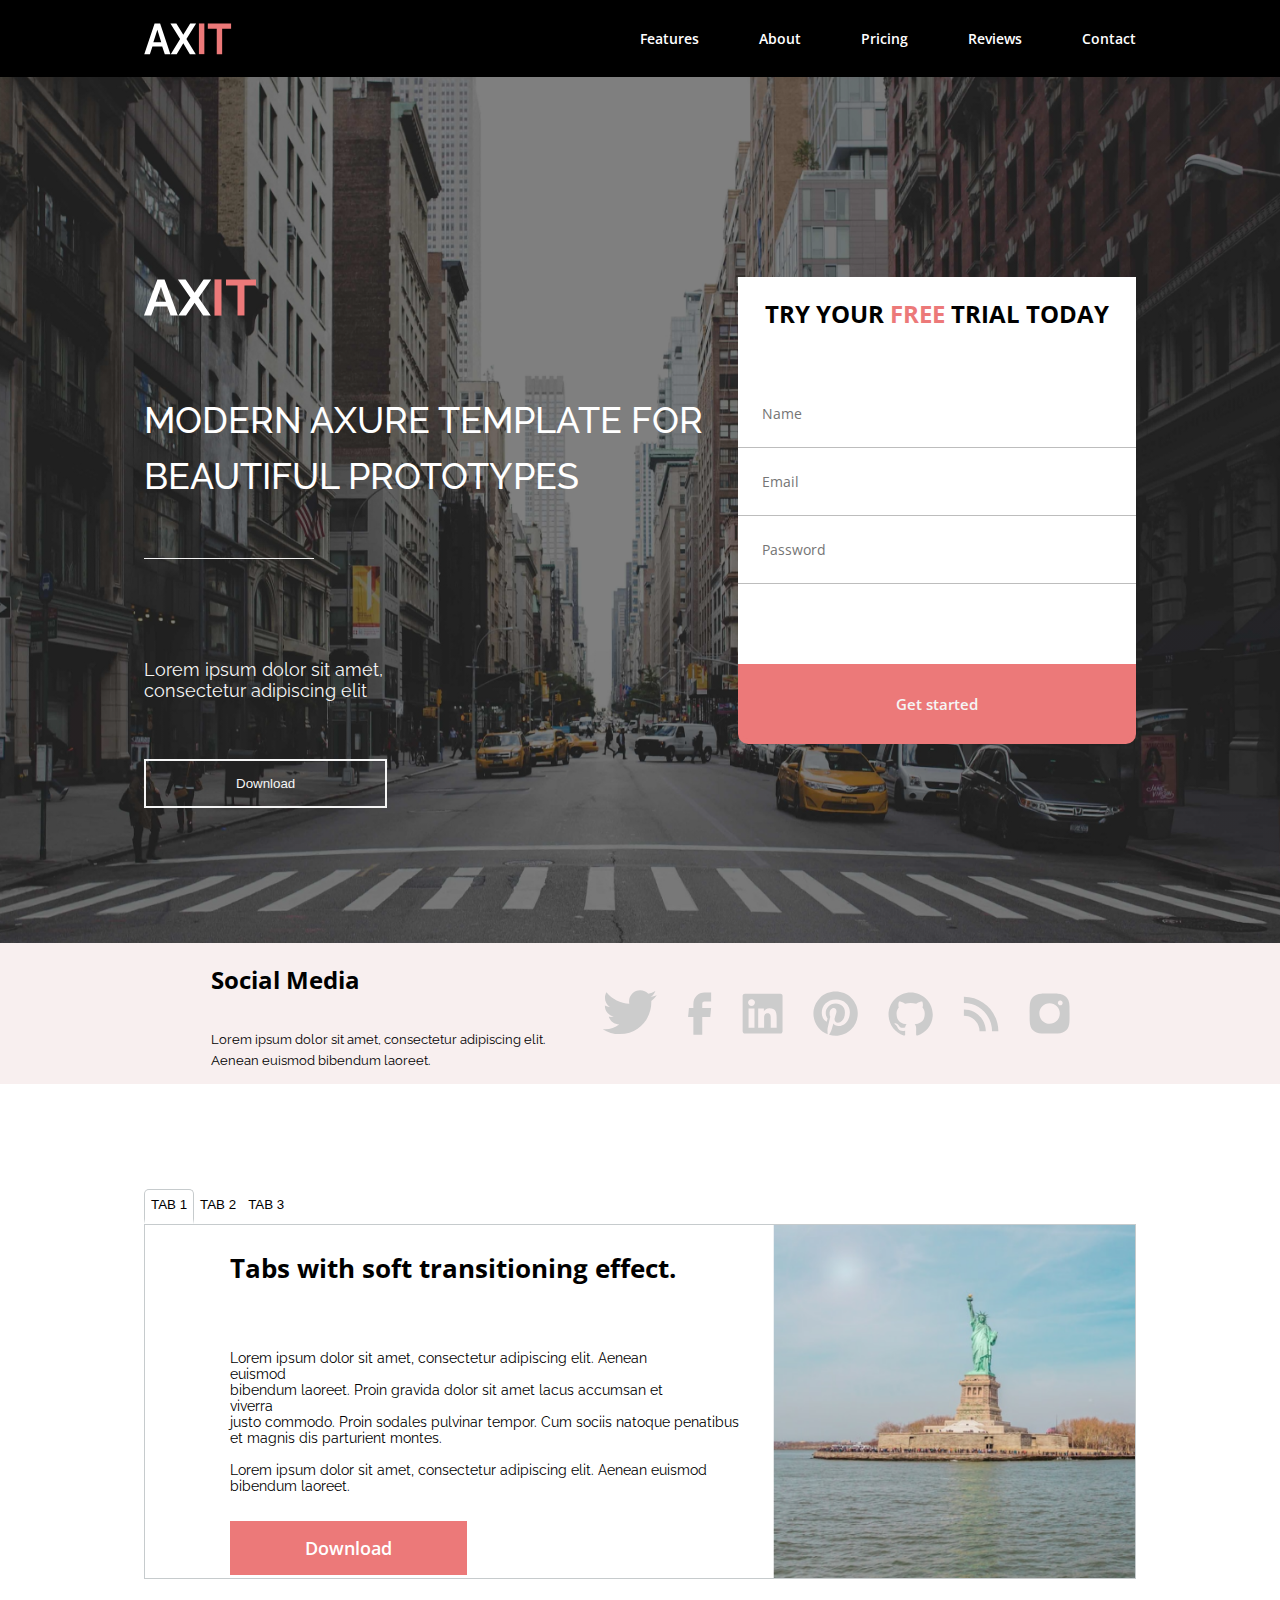
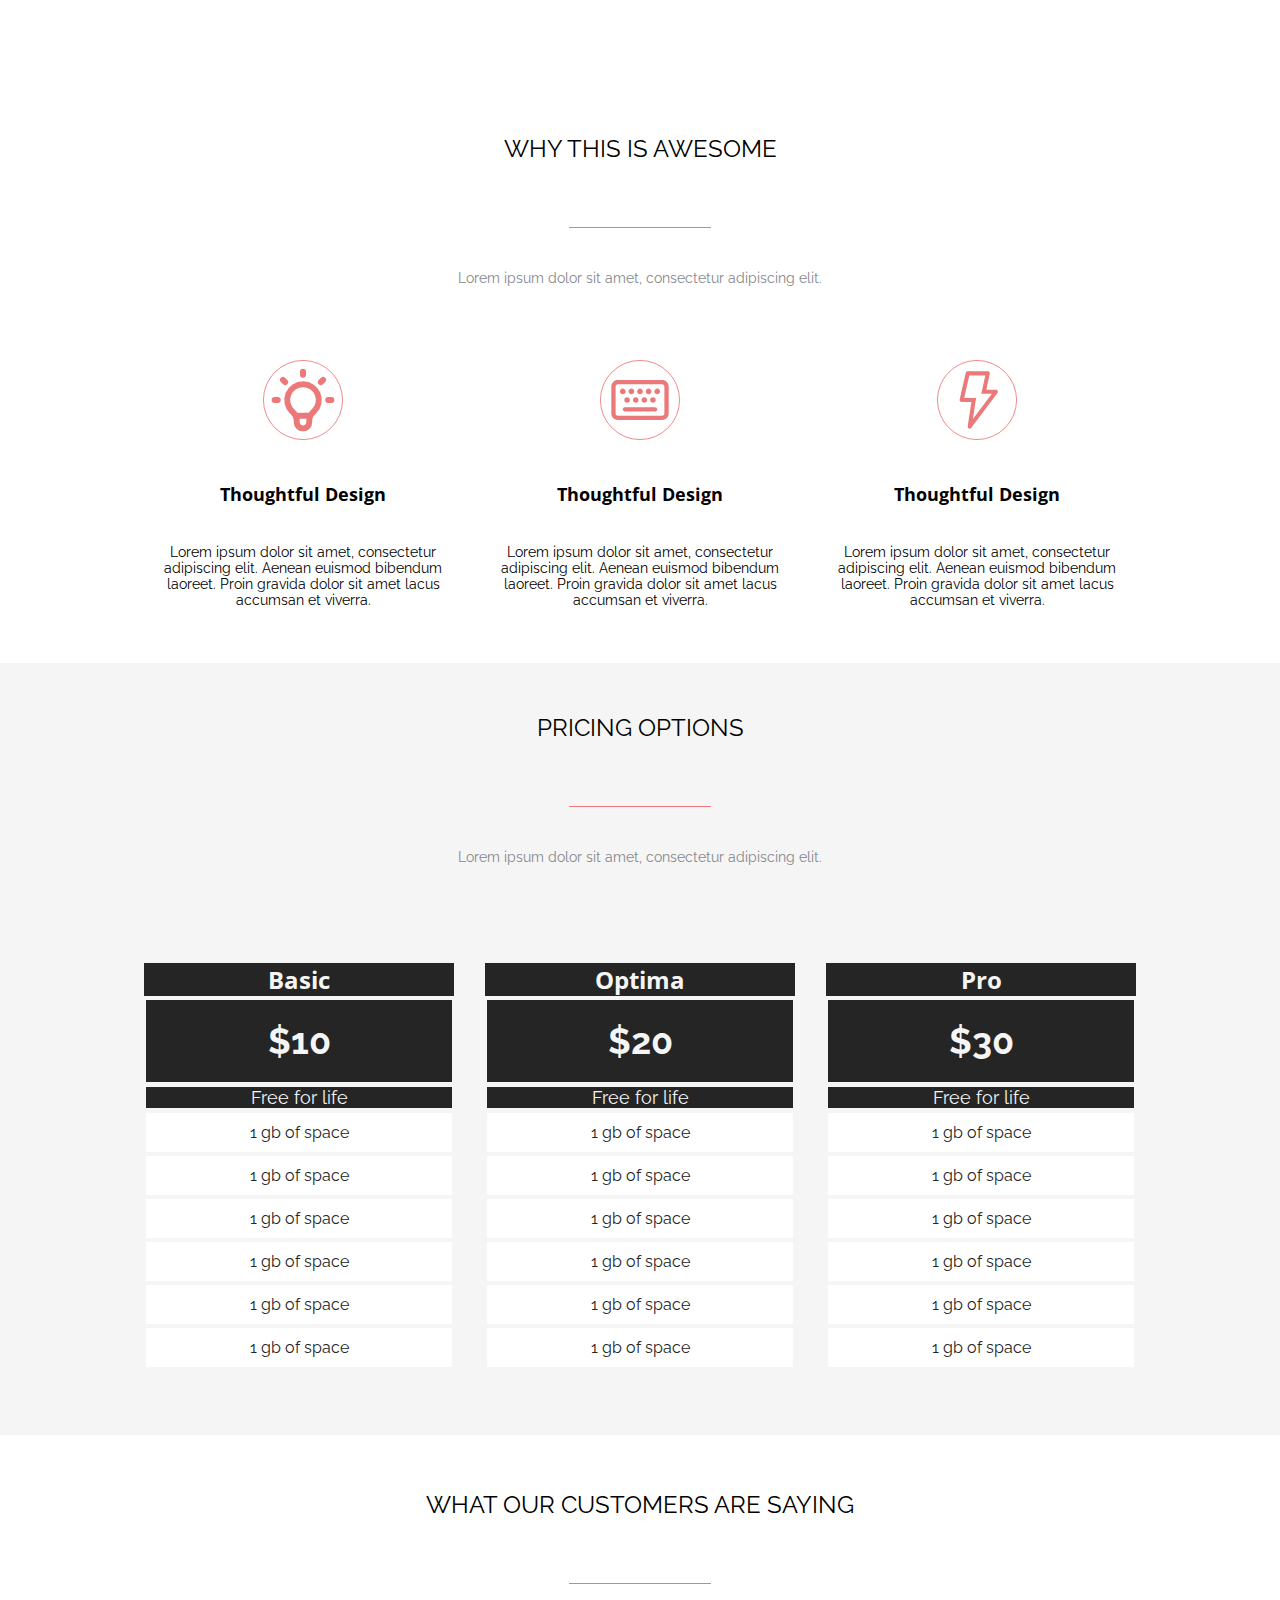
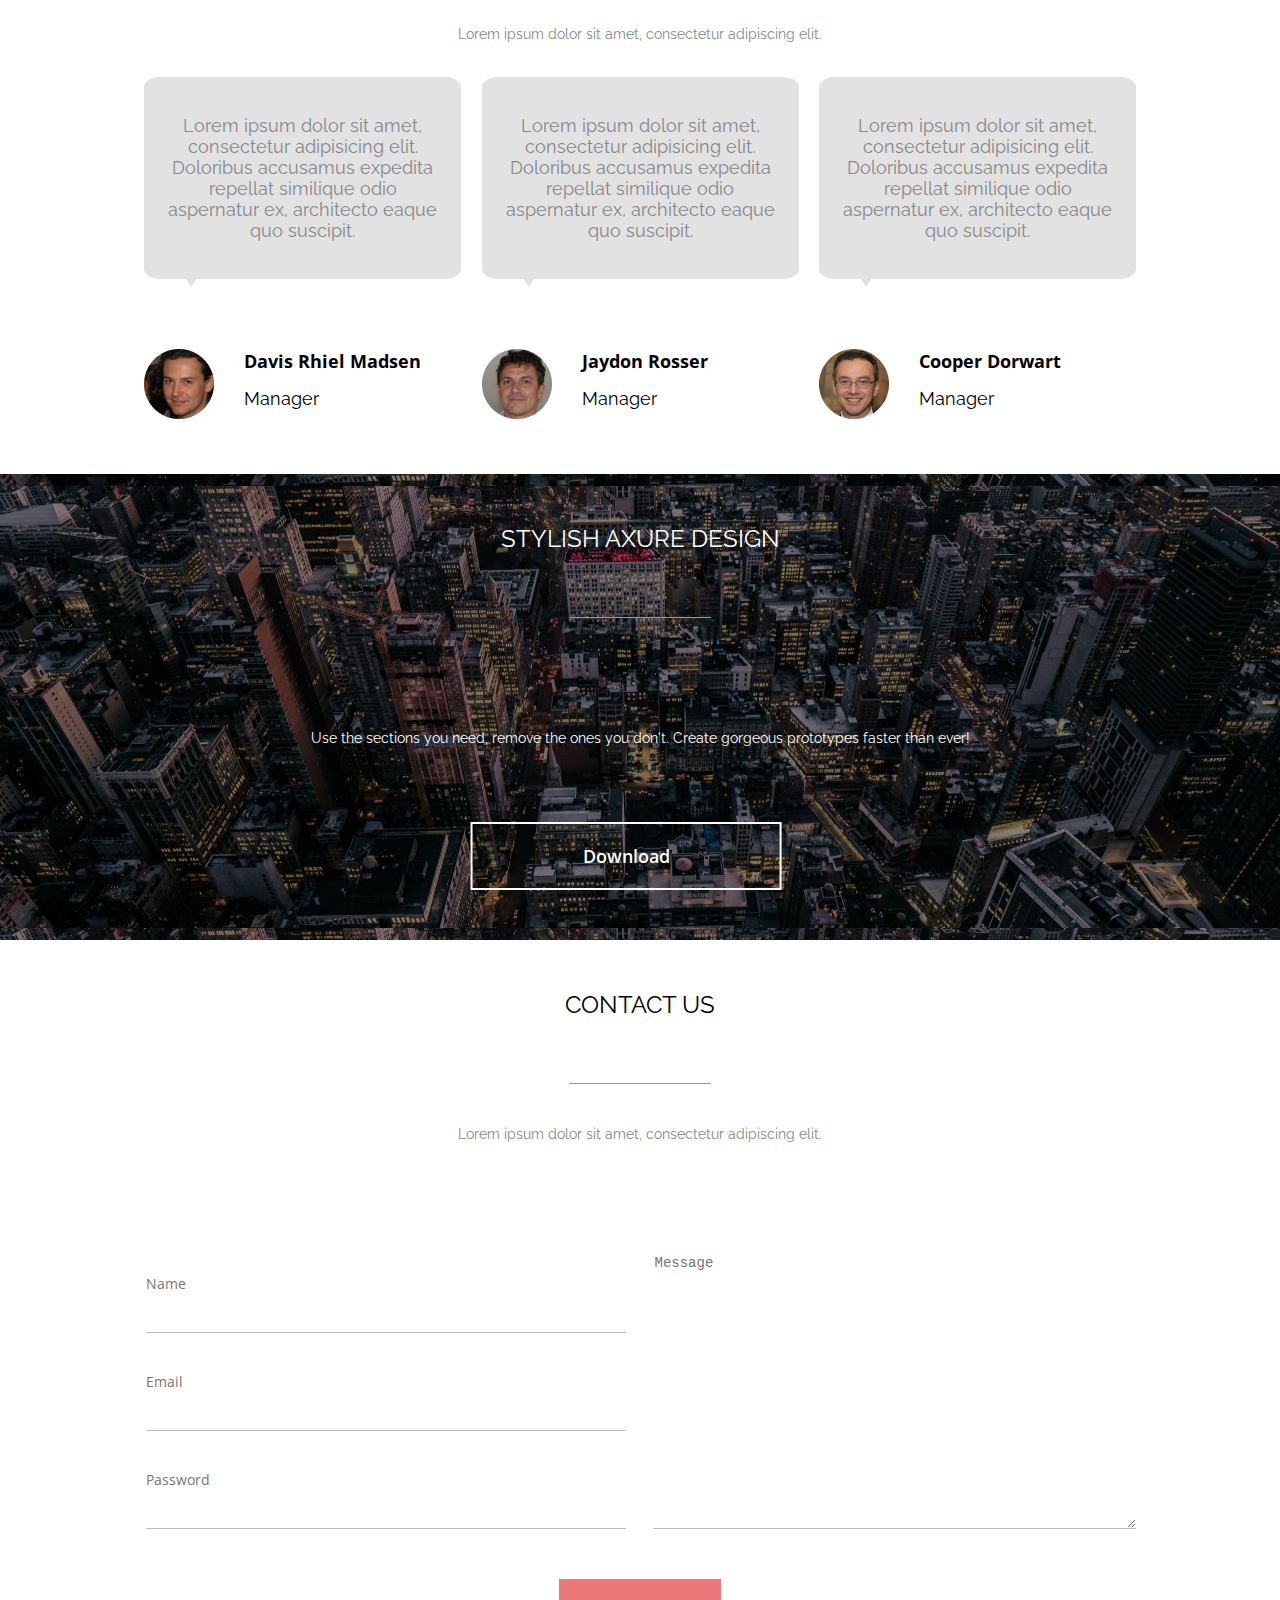
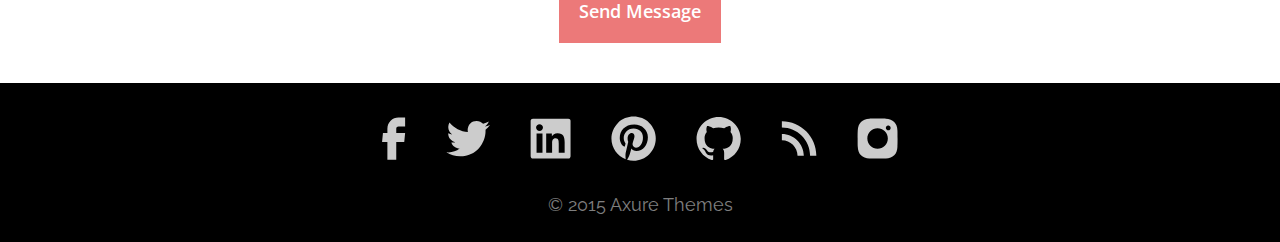
==== commit cd08a070: "axit finish" ====
--- a/index.html
+++ b/index.html
@@ -34,7 +34,7 @@
  </div>
   <form class="free">
     <form class="axit-imput" action="" method="post">
-    <h2 class="free-head">Try Your FREE Trial Today</h2>
+      <h2 class="free-head">Try Your <span>FREE</span> Trial Today</h2>
     <label> <input class="free-data" type="text" placeholder="Name" name="name"></label>
     <label><input class="free-data"  type="text" placeholder="Email" name="email"></label>
     <label><input class="free-data"  type="text" placeholder="Password" name="password"></label>
